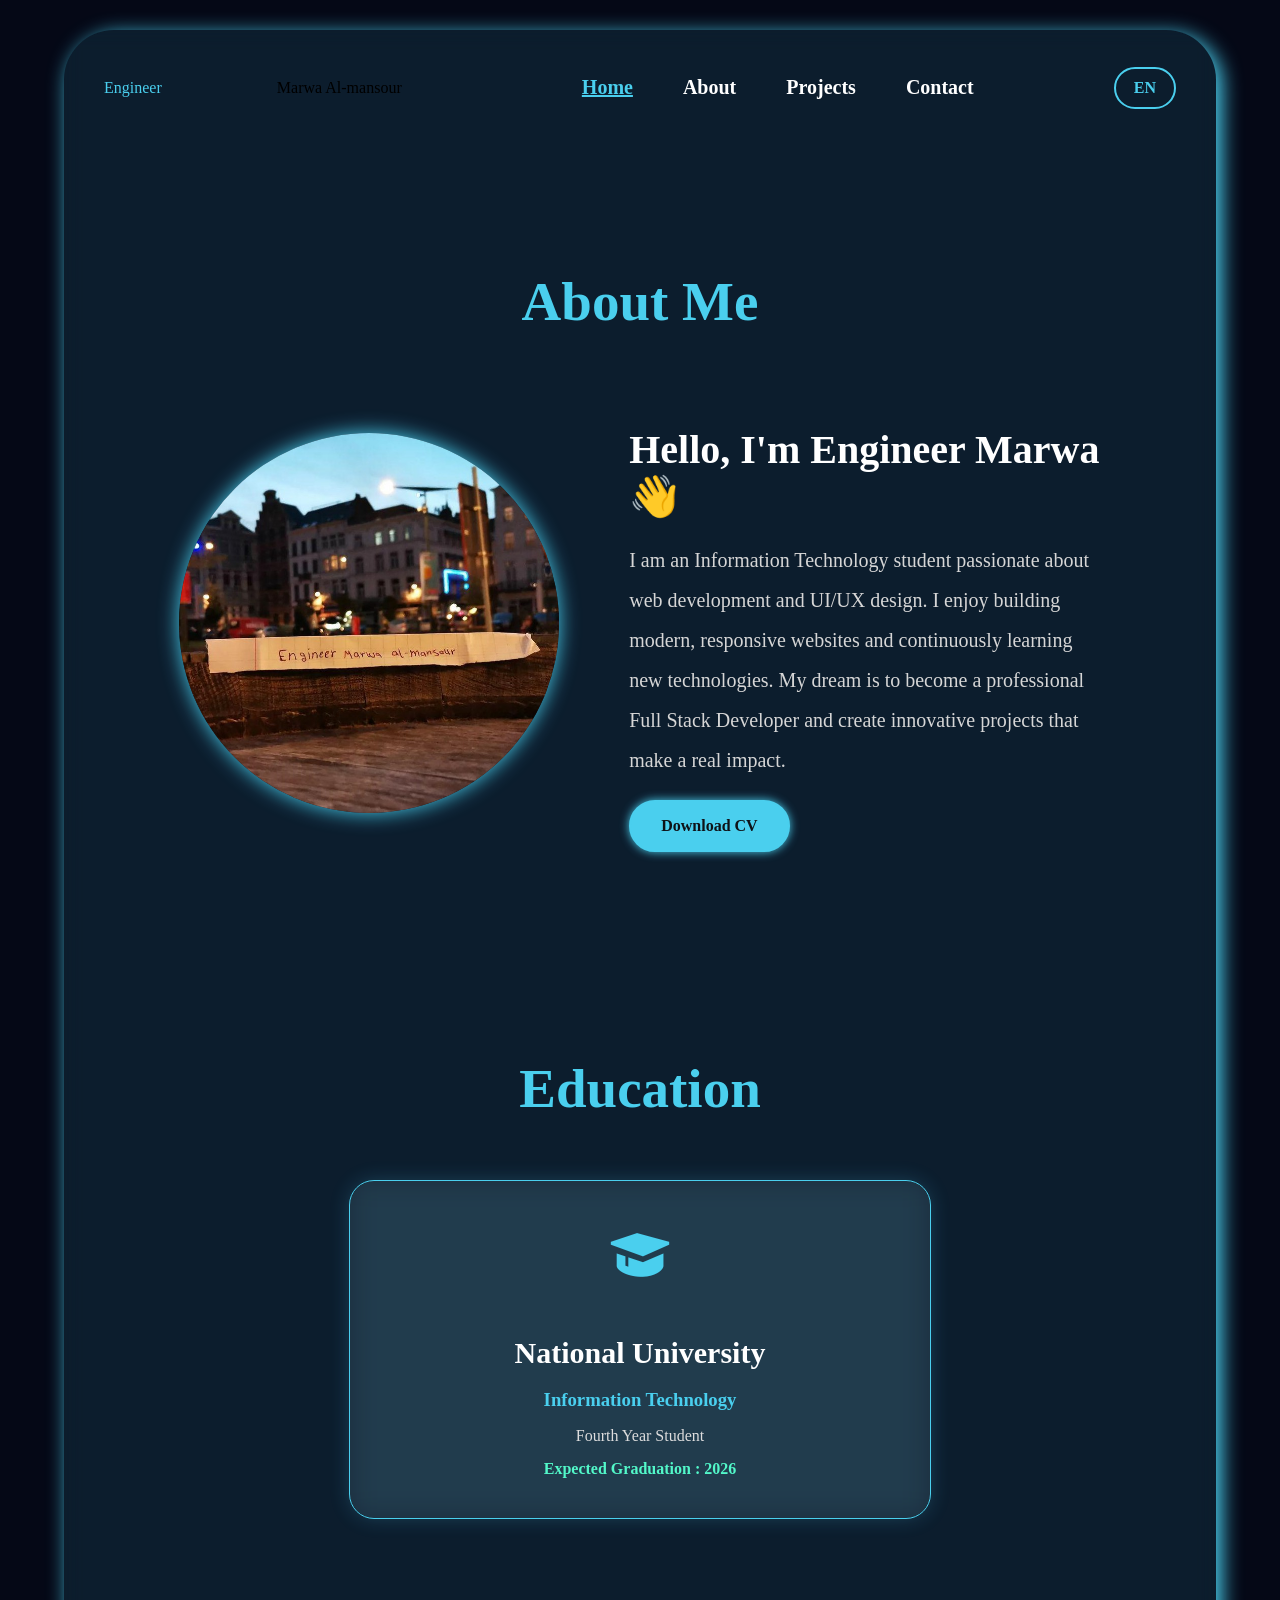
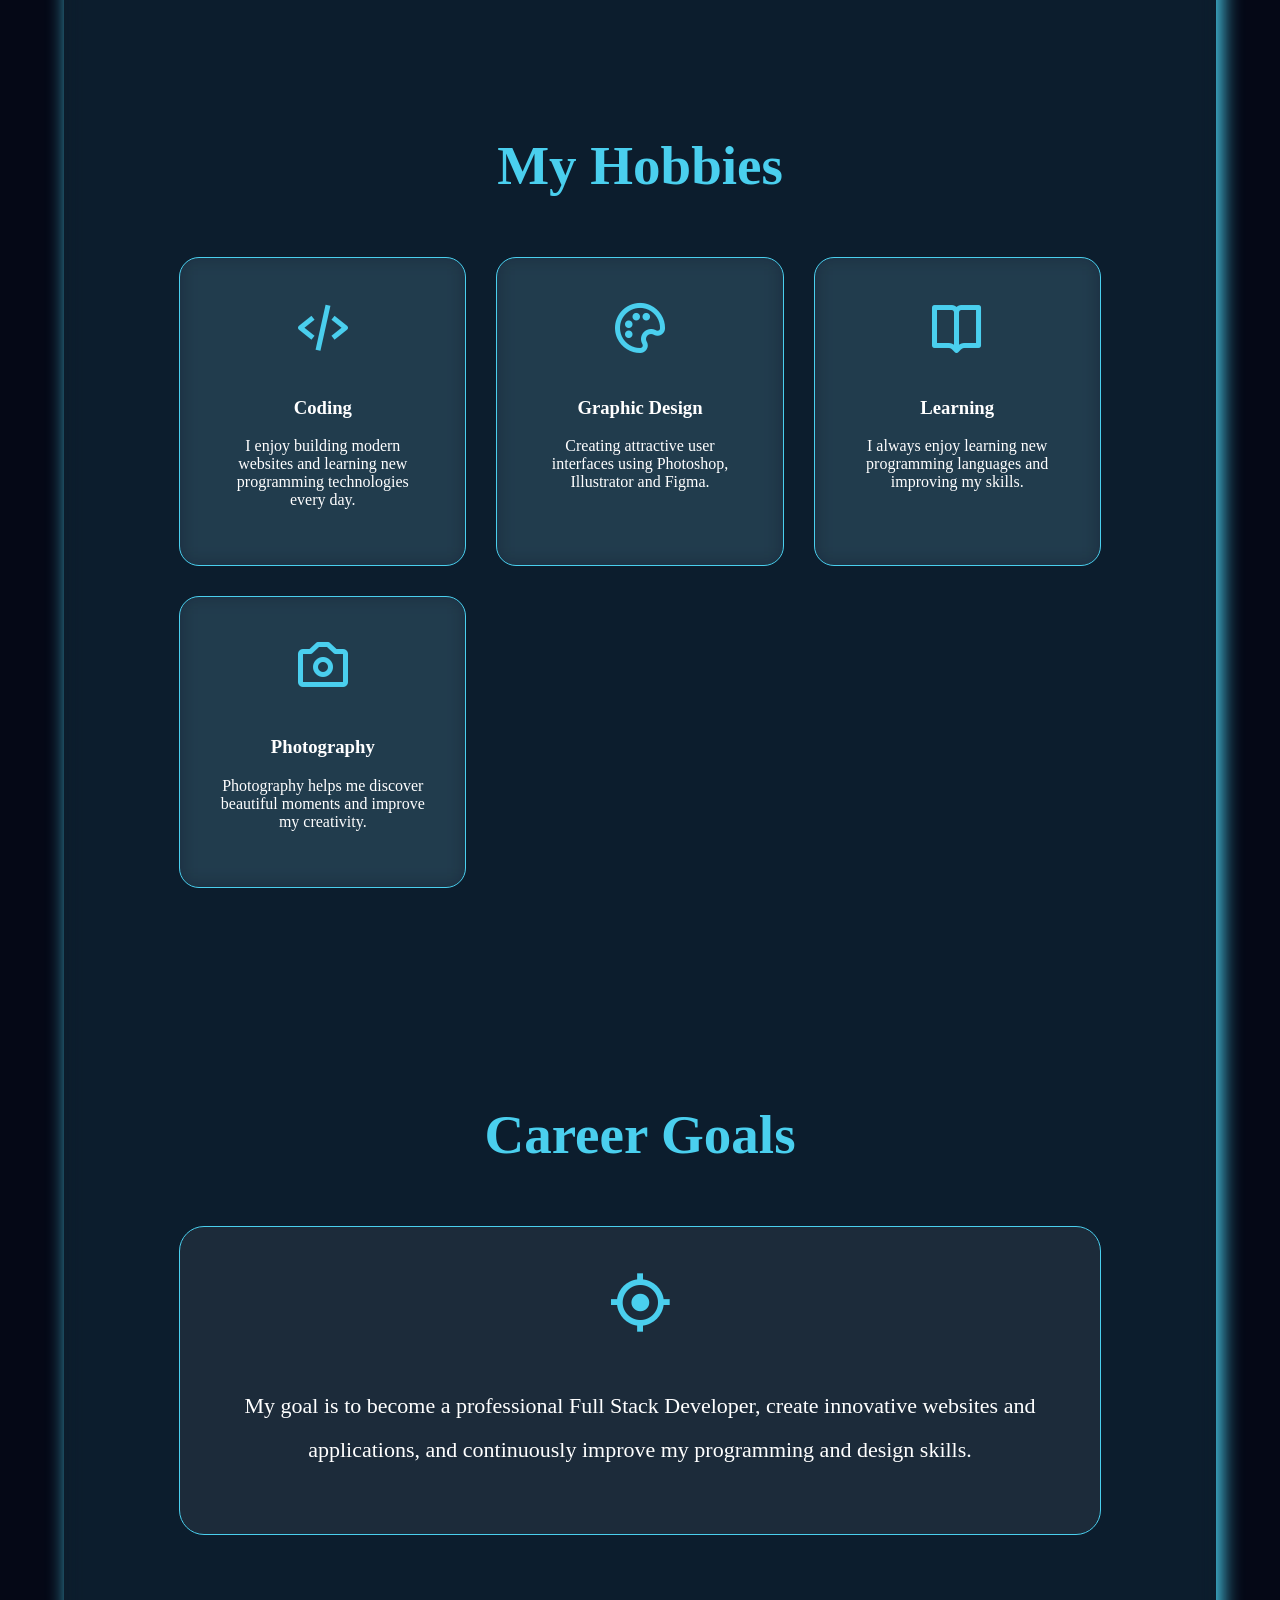
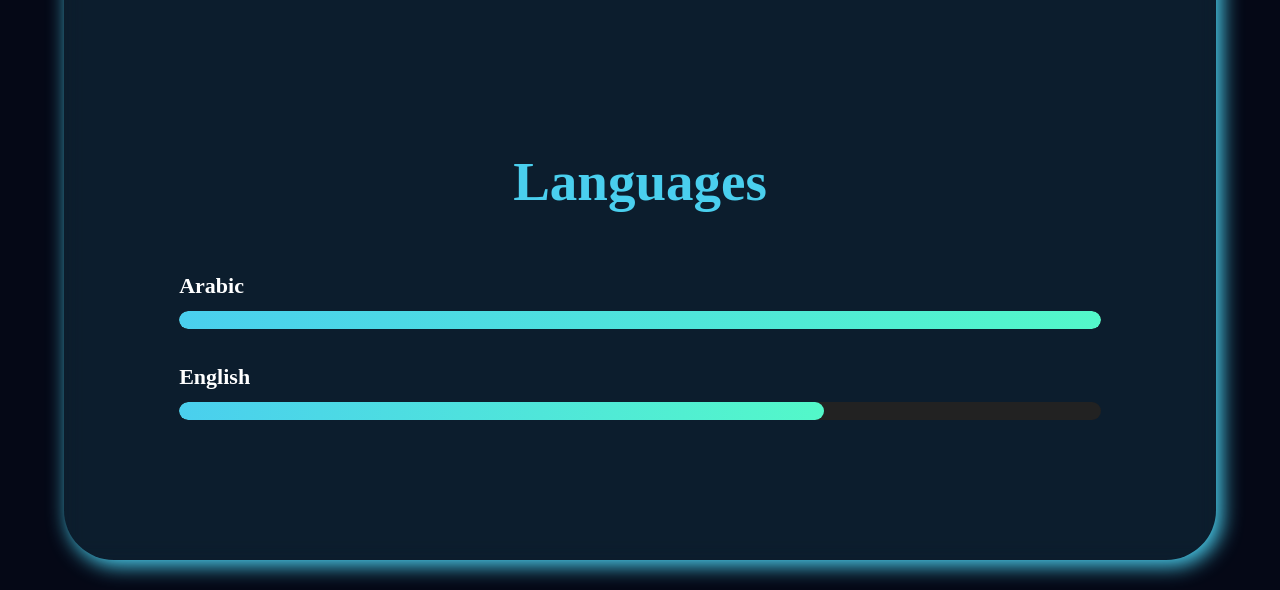
==== about.html @ ee621f9c "update" ====
<!DOCTYPE html>
<html lang="en">
<head>
    <meta charset="UTF-8">
    <meta name="viewport" content="width=device-width, initial-scale=1.0">
    <meta name="description" content="About Marwa Al-Mansour - IT Student & Web Developer">
    <title>Marwa | About</title>
    <link rel="stylesheet" href="https://unpkg.com/aos@next/dist/aos.css" />
    <link rel="stylesheet" href="style.css">
    <link href='https://unpkg.com/boxicons@2.1.4/css/boxicons.min.css' rel='stylesheet'>
<link rel="icon" type="image/png" href="images/icon.png">
<link rel="apple-touch-icon" href="images/icon.png">
<link rel="manifest" href="manifest.json">
</head>
<body>
    <video autoplay loop muted plays-inline class="back-vid">
        <source src="images/galaxy.mp4" type="video/mp4">
    </video>

    <section class="main-section">
       <nav>

    <!-- <h1 class="logo" data-aos="zoom-in" data-aos-duration="1000"> -->
        <span style="color:#4acfee;" data-lang="engineer">Engineer</span>
        <span style="color:#000000;" data-lang="name">Marwa Al-mansour</span> 
    <!-- </h1> -->

    <ul id="nav-links">
        <li><a class="active" href="index.html" data-lang="home">Home</a></li>
        <li><a href="about.html" data-lang="about">About</a></li>
        <li><a href="projects.html" data-lang="projects">Projects</a></li>
        <li><a href="contact.html" data-lang="contact">Contact</a></li>
    </ul>
<div class="menu-toggle" id="menu-toggle">
            <i class='bx bx-menu'></i>
        </div>
    <div class="right-tools">
        <div class="language-toggle" id="language-toggle">EN</div>

        
    </div>

</nav>

        <section class="about-page">
            <h1 class="title" data-lang="aboutTitle">
                About Me
            </h1>
            <div class="about-container">
                <div class="about-image">
                    <img src="images/marwa2.jpg" alt="Marwa Al-Mansour">
                </div>
                <div class="about-content">
                    <h2 data-lang="aboutHello">
                        Hello, I'm Engineer Marwa 👋
                    </h2>
                    <p data-lang="aboutDescription">
                        I am an Information Technology student passionate about web development and UI/UX design. I enjoy building modern, responsive websites and continuously learning new technologies. My dream is to become a professional Full Stack Developer and create innovative projects that make a real impact.
                    </p>
                    <a href="Marwa_CV.png" download class="btn" data-lang="downloadCV">
                        Download CV
                    </a>
                </div>
            </div>
        </section>

        <!--================ EDUCATION ================-->
        <section class="education">
            <h1 class="title" data-lang="education">
                Education
            </h1>
            <div class="edu-container">
                <div class="edu-card">
                    <i class='bx bxs-graduation'></i>
                    <h2 data-lang="university">
                        National University
                    </h2>
                    <h3 data-lang="major">
                        Information Technology
                    </h3>
                    <p data-lang="level">
                        Fourth Year Student
                    </p>
                    <span data-lang="graduation">
                        Expected Graduation : 2026
                    </span>
                </div>
            </div>
        </section>

        <!--================ HOBBIES ================-->
        <section class="hobbies">
            <h1 class="title" data-lang="hobbies">
                My Hobbies
            </h1>
            <div class="cards">
                <div class="card">
                    <i class='bx bx-code-alt'></i>
                    <h3 data-lang="coding">
                        Coding
                    </h3>
                    <p data-lang="codingDesc">
                        I enjoy building modern websites and learning new programming technologies every day.
                    </p>
                </div>
                <div class="card">
                    <i class='bx bx-palette'></i>
                    <h3 data-lang="graphicDesign">
                        Graphic Design
                    </h3>
                    <p data-lang="designDesc">
                        Creating attractive user interfaces using Photoshop, Illustrator and Figma.
                    </p>
                </div>
                <div class="card">
                    <i class='bx bx-book-open'></i>
                    <h3 data-lang="learning">
                        Learning
                    </h3>
                    <p data-lang="learningDesc">
                        I always enjoy learning new programming languages and improving my skills.
                    </p>
                </div>
                <div class="card">
                    <i class='bx bx-camera'></i>
                    <h3 data-lang="photo">
                        Photography
                    </h3>
                    <p data-lang="photoDesc">
                        Photography helps me discover beautiful moments and improve my creativity.
                    </p>
                </div>
            </div>
        </section>

        <!--================ GOALS ================-->
        <section class="goals">
            <h1 class="title" data-lang="goals">
                Career Goals
            </h1>
            <div class="goal-card">
                <i class='bx bx-target-lock'></i>
                <p data-lang="goalDesc">
                    My goal is to become a professional Full Stack Developer, create innovative websites and applications, and continuously improve my programming and design skills.
                </p>
            </div>
        </section>

        <!--================ LANGUAGES ================-->
        <section class="languages">
            <h1 class="title" data-lang="languages">
                Languages
            </h1>
            <div class="language-box">
                <div class="lang">
                    <span data-lang="arabic">
                        Arabic
                    </span>
                    <div class="bar">
                        <div style="width:100%;"></div>
                    </div>
                </div>
                <div class="lang">
                    <span data-lang="english">
                        English
                    </span>
                    <div class="bar">
                        <div style="width:70%;"></div>
                    </div>
                </div>
            </div>
        </section>
    </section>

    <script src="https://unpkg.com/aos@next/dist/aos.js"></script>
    <script>
        AOS.init();
    </script>
    <script src="language.js"></script>
    <script src="menu.js"></script>
</body>
</html>
---- style.css ----
/* ===========================
RESET & BASE
=========================== */
• {
margin: 0;
padding: 0;
box-sizing: border-box;
font-family: Arial, Helvetica, sans-serif;
-webkit-tap-highlight-color: transparent;
}

html {
scroll-behavior: smooth;
}

body {
position: relative;
width: 100%;
min-height: 100vh;
margin: 0;
padding: 30px 0;
display: flex;
justify-content: center;
align-items: flex-start;
overflow-y: auto;
overflow-x: hidden;
background: #050816;
}

/* ===========================
VIDEO BACKGROUND
=========================== */
.back-vid {
position: fixed;
top: 0;
left: 0;
width: 100%;
height: 100%;
object-fit: cover;
z-index: -1;
}

/* ===========================
MAIN SECTION
=========================== */
.main-section {
width: 90%;
max-width: 1400px;
min-height: 90vh;
background-color: #4ad0ee1b; backdrop-filter: blur(10px);
border-radius: 50px;
box-shadow: 5px 5px 20px 1px #4acfee;
padding-bottom: 60px;
}

/* ===========================
NAVIGATION
=========================== */
nav {
display: flex;
justify-content: space-between;
align-items: center;
padding: 30px 40px;
flex-wrap: wrap;
gap: 20px;
}

nav h1 {
color: white;
font-size: 30px;
font-weight: 900;
}

nav ul {
list-style: none;
display: flex;
}

nav a {
color: white;
text-decoration: none;
font-size: 20px;
font-weight: bold;
transition: 0.2s;
padding: 0px 25px;
}

nav a:hover,
.active {
color: #4acfee;
text-decoration: underline;
}

/* ===========================
HERO SECTION
=========================== */
.hero {
display: flex;
justify-content: space-between; align-items: center;
padding: 0 10%;
gap: 60px;
color: white;
}
.hero-info{
    flex: 1;
    min-width: 0;
}

.hero h1 {
font-size: clamp(2.2rem, 5vw, 4rem);
}

.hero h2 {
margin-top: 20px;
font-size: clamp(1.4rem, 3vw, 2rem);
text-transform: uppercase;
background: linear-gradient(to right, #4acfee, #53f8c9, #6070fd, #5bbdff, #4acfee);
background-size: 200%;
background-clip: text;
-webkit-background-clip: text;
-webkit-text-fill-color: transparent;
animation: animate-gradient 2.5s linear infinite;
}

.hero p {
width: 100%;
max-width: 550px;
line-height: 1.8;
}

.hero-img {
width: 100%;
max-width: 400px;
aspect-ratio: 1/1;
background-color: transparent;
position: relative;
border-radius: 50%;
display: flex;
justify-content: center;
overflow: hidden;
box-shadow: 0 0 10px #4eddfd;
transition: 0.5s;
}

.hero-img:hover {
box-shadow: 0 0 25px #4acfee;
}

.hero-img img {
position: absolute;
width: 100%;
height: 100%; object-fit: cover;
border-radius: 50%;
}

/* ===========================
BUTTONS & ICONS
=========================== */
.Buttons {
display: flex;
flex-wrap: wrap;
gap: 10px;
}

.btn {
display: inline-block;
padding: 15px 30px;
background-color: #4acfee;
border: 2px solid #4acfee;
border-radius: 40px;
box-shadow: 0 0 10px #4acfee;
font-size: 16px;
font-weight: 900;
color: #0e1217;
cursor: pointer;
margin-right: 15px;
transition: 0.3s;
white-space: nowrap;
text-decoration: none;
touch-action: manipulation;
}

.btn:hover {
background-color: transparent;
box-shadow: none;
color: #4acfee;
}

.ul-icons {
display: flex;
align-items: center;
flex-wrap: wrap;
transform: none;
}

.ul-icons li{
    list-style: none;
    margin-left: 10px;

    opacity: 0;
    transform: translateY(20px);
    animation: socialFade .6s ease forwards;
}

.ul-icons li:nth-child(1){
    animation-delay: .2s;
}

.ul-icons li:nth-child(2){
    animation-delay: .35s;
}

.ul-icons li:nth-child(3){
    animation-delay: .5s;
}

.ul-icons li:nth-child(4){
    animation-delay: .65s;
}

.ul-icons li:nth-child(5){
    animation-delay: .8s;
}

@keyframes socialFade{
    from{
        opacity: 0;
        transform: translateY(20px);
    }

    to{
        opacity: 1;
        transform: translateY(0);
    }
}

.ul-icons a { display: inline-flex;
padding: 8px;
border: 2px solid #4acfee;
border-radius: 50%;
font-size: 20px;
color: #4acfee;
text-decoration: none;
margin: 0 7px;
transition: 0.3s;
touch-action: manipulation;
}

.ul-icons a:hover {
background: #4acfee;
color: #0e1217;
box-shadow: 0 0 10px #4acfee;
}

/* ===========================
ANIMATIONS
=========================== */
@keyframes animate-gradient {
to {
background-position: 200%;
}
}

/* ===========================
TITLE
=========================== */
.title {
text-align: center;
color: #4acfee;
font-size: clamp(2rem, 5vw, 55px);
margin-bottom: 60px;
}

/* ===========================
ABOUT PAGE
=========================== */
.about-page {
padding: 70px 10%;
color: white;
}

.about-container {
display: flex;
justify-content: space-between;
align-items: center;
gap: 70px; flex-wrap: wrap;
}

.about-image {
width: 380px;
max-width: 100%;
height: 380px;
border-radius: 50%;
overflow: hidden;
box-shadow: 0 0 20px #4acfee;
}

.about-image img {
width: 100%;
height: 100%;
object-fit: cover;
}

.about-content {
flex: 1;
min-width: 300px;
}

.about-content h2 {
font-size: clamp(1.5rem, 4vw, 40px);
margin-bottom: 20px;
}

.about-content p {
color: #d6d6d6;
line-height: 2;
font-size: clamp(1rem, 2.5vw, 20px);
margin-bottom: 20px;
}

/* ===========================
EDUCATION
=========================== */
.education {
padding: 80px 10%;
color: white;
}

.edu-container {
display: flex;
justify-content: center;
margin-top: 50px;
}

.edu-card { width: 500px;
max-width: 100%;
padding: 40px;
background: #ffffff10;
backdrop-filter: blur(15px);
border: 1px solid #4acfee;
border-radius: 25px;
text-align: center;
transition: 0.5s;
box-shadow: 0 0 20px #4acfee33;
}

.edu-card:hover {
transform: translateY(-10px);
box-shadow: 0 0 25px #4acfee;
}

.edu-card i {
font-size: 70px;
color: #4acfee;
margin-bottom: 20px;
}

.edu-card h2 {
font-size: clamp(1.3rem, 3vw, 30px);
margin-bottom: 10px;
color: white;
}

.edu-card h3 {
color: #4acfee;
margin-bottom: 15px;
}

.edu-card p {
color: #ddd;
margin-bottom: 15px;
}

.edu-card span {
color: #53f8c9;
font-weight: bold;
}

/* ===========================
HOBBIES
=========================== */
.hobbies {
padding: 80px 10%;
color: white;}

.cards {
display: grid;
grid-template-columns: repeat(auto-fit, minmax(220px, 1fr));
gap: 30px;
}

.card {
background: #ffffff10;
backdrop-filter: blur(10px);
border: 1px solid #4acfee;
border-radius: 20px;
padding: 40px;
text-align: center;
transition: 0.4s;
}

.card:hover {
transform: translateY(-10px);
box-shadow: 0 0 20px #4acfee;
}

.card i {
font-size: 60px;
color: #4acfee;
margin-bottom: 20px;
}

.card h3 {
color: white;
}

/* ===========================
GOALS
=========================== */
.goals {
padding: 80px 10%;
}

.goal-card {
background: #ffffff10;
border: 1px solid #4acfee;
border-radius: 25px;
padding: 40px;
text-align: center;
transition: 0.4s;
}

.goal-card:hover { transform: scale(1.02);
box-shadow: 0 0 25px #4acfee;
}

.goal-card i {
font-size: 70px;
color: #4acfee;
margin-bottom: 25px;
}

.goal-card p {
font-size: clamp(1rem, 2.5vw, 22px);
color: white;
line-height: 2;
}

/* ===========================
LANGUAGES
=========================== */
.languages {
padding: 80px 10%;
}

.language-box {
display: flex;
flex-direction: column;
gap: 35px;
}

.lang span {
font-size: 22px;
color: white;
font-weight: bold;
}

.bar {
width: 100%;
height: 18px;
background: #222;
border-radius: 20px;
margin-top: 12px;
overflow: hidden;
}

.bar div {
height: 100%;
background: linear-gradient(to right, #4acfee, #53f8c9);
border-radius: 20px;
}
/* ===========================
CONTACT PAGE
=========================== */
.contact-page {
padding: 70px 10%;
color: white;
}

.projects-subtitle {
text-align: center;
color: #ccc;
margin-bottom: 60px;
font-size: clamp(0.9rem, 2.5vw, 18px);
}

.contact-container {
display: grid;
grid-template-columns: 1fr 1fr;
gap: 50px;
align-items: start;
}

.contact-info {
display: grid;
gap: 25px;
}

.contact-card {
background: #ffffff10;
border: 1px solid #4acfee;
border-radius: 20px;
padding: 25px;
transition: 0.4s;
backdrop-filter: blur(10px);
}

.contact-card:hover {
transform: translateY(-8px);
box-shadow: 0 0 20px #4acfee;
}

.contact-card i {
font-size: 45px;
color: #4acfee;
margin-bottom: 15px;
}

.contact-card h3 {
color: white;
margin-bottom: 10px;}

.contact-card p {
color: #ddd;
word-break: break-word;
}

/* ===========================
FORM
=========================== */
.contact-form {
display: flex;
flex-direction: column;
gap: 20px;
}

.contact-form input,
.contact-form textarea {
padding: 18px;
border-radius: 15px;
border: 1px solid #4acfee;
background: #ffffff10;
color: white;
outline: none;
font-size: 16px;
width: 100%;
}

.contact-form input:focus,
.contact-form textarea:focus {
box-shadow: 0 0 15px #4acfee;
}

/* ===========================
SOCIAL SECTION
=========================== */
.social-section {
padding: 80px 10%;
text-align: center;
}

.social-icons {
display: flex;
justify-content: center;
gap: 25px;
flex-wrap: wrap;
list-style: none;
}

.social-icons a { width: 65px;
height: 65px;
border: 2px solid #4acfee;
border-radius: 50%;
display: flex;
align-items: center;
justify-content: center;
color: #4acfee;
font-size: 32px;
text-decoration: none;
transition: 0.4s;
touch-action: manipulation;
}

.social-icons a:hover {
background: #4acfee;
color: #08131d;
transform: scale(1.15);
box-shadow: 0 0 20px #4acfee;
}

/* ===========================
PROJECTS PAGE
=========================== */
.projects-page {
padding: 70px 10%;
color: white;
}

.projects-container {
display: grid;
grid-template-columns: repeat(auto-fit, minmax(300px, 1fr));
gap: 35px;
}

.project-card {
background: #ffffff10;
border: 1px solid #4acfee;
border-radius: 20px;
overflow: hidden;
backdrop-filter: blur(15px);
transition: 0.4s ease;
cursor: pointer;
}

.project-card:hover {
transform: translateY(-15px) scale(1.03);
box-shadow:
0 0 15px #4acfee,
0 0 30px #4acfee, 0 0 60px #4acfee44;
}

.project-card img {
width: 100%;
height: 220px;
object-fit: cover;
transition: 0.4s;
}

.project-card:hover img {
transform: scale(1.08);
}

.project-info {
padding: 25px;
}

.project-info h2 {
margin-bottom: 15px;
color: #4acfee;
font-size: clamp(1.2rem, 3vw, 1.5rem);
}

.project-info p {
color: #ddd;
line-height: 1.7;
}

.tech {
display: flex;
flex-wrap: wrap;
gap: 10px;
margin: 20px 0;
}

.tech span {
background: #4acfee;
color: #08131d;
padding: 7px 15px;
border-radius: 30px;
font-size: 14px;
font-weight: bold;
}

.project-buttons {
display: flex;
gap: 15px;
flex-wrap: wrap;
}
/* ===========================
FILTER BUTTONS
=========================== */
.filter-buttons {
display: flex;
justify-content: center;
gap: 20px;
margin-bottom: 50px;
flex-wrap: wrap;
}

.filter-buttons button {
padding: 12px 28px;
border-radius: 30px;
border: 2px solid #4acfee;
background: transparent;
color: white;
cursor: pointer;
transition: 0.4s;
font-size: 17px;
touch-action: manipulation;
}

.filter-buttons button:hover {
background: #4acfee;
color: #08131d;
box-shadow: 0 0 20px #4acfee;
}

.active-filter {
background: #4acfee !important;
color: #08131d !important;
}

/* ===========================
PROJECT DETAILS
=========================== */
.project-details {
padding: 40px;
color: white;
}

/* ===========================
SLIDER
=========================== */
.slider {
display: flex;
align-items: center;
justify-content: center; gap: 20px;
margin: 50px auto 20px;
}

.slider button {
width: 60px;
height: 60px;
min-width: 60px;
border: none;
border-radius: 50%;
background: #4acfee;
color: #08131d;
font-size: 28px;
cursor: pointer;
transition: 0.3s;
touch-action: manipulation;
}

.slider button:hover {
transform: scale(1.15);
box-shadow: 0 0 20px #4acfee;
}

.slider img {
width: 100%;
max-width: 850px;
aspect-ratio: 16/9;
height: auto;
object-fit: contain;
object-position: center;
border-radius: 20px;
border: 2px solid #4acfee;
box-shadow: 0 0 25px #4acfee;
cursor: pointer;
}

/* ===========================
DOTS
=========================== */
.dots {
display: flex;
justify-content: center;
gap: 12px;
margin: 25px 0;
flex-wrap: wrap;
}

.dot {
width: 14px;
height: 14px; border-radius: 50%;
background: #777;
cursor: pointer;
transition: 0.3s;
touch-action: manipulation;
}

.dot.active {
background: #4acfee;
transform: scale(1.3);
}

/* ===========================
PROJECT DESCRIPTION
=========================== */
.project-description {
max-width: 900px;
margin: auto;
}

.project-description h2 {
color: #4acfee;
margin-top: 30px;
margin-bottom: 15px;
}

.project-description p {
line-height: 1.8;
color: #ddd;
}

.project-description ul {
padding-left: 20px;
color: white;
line-height: 2;
}

.project-description li {
margin-bottom: 10px;
}

.project-description .btn {
margin-top: 20px;
margin-right: 15px;
margin-bottom: 10px;
display: inline-block;
}

/* ===========================
LIGHTBOX =========================== */
.lightbox {
display: none;
position: fixed;
left: 0;
top: 0;
width: 100%;
height: 100%;
background: rgba(0, 0, 0, 0.95);
justify-content: center;
align-items: center;
z-index: 99999;
padding: 20px;
}

.lightbox img {
width: 90%;
max-width: 1200px;
max-height: 85vh;
object-fit: contain;
border-radius: 20px;
box-shadow: 0 0 35px #4acfee;
}

#close-lightbox {
position: absolute;
top: 20px;
right: 30px;
font-size: 50px;
color: white;
cursor: pointer;
transition: 0.3s;
z-index: 100000;
width: 60px;
height: 60px;
display: flex;
align-items: center;
justify-content: center;
touch-action: manipulation;
}

#close-lightbox:hover {
color: #4acfee;
}

/* ===========================
THEME TOGGLE
=========================== */
.theme-toggle {
width: 50px; height: 50px;
border: 2px solid #4acfee;
border-radius: 50%;
display: flex;
justify-content: center;
align-items: center;
color: #4acfee;
font-size: 24px;
cursor: pointer;
transition: 0.3s;
touch-action: manipulation;
}

.theme-toggle:hover {
background: #4acfee;
color: #08131d;
box-shadow: 0 0 20px #4acfee;
}

/* ===========================
LANGUAGE TOGGLE
=========================== */
.nav-tools {
display: flex;
align-items: center;
gap: 15px;
}

.language-toggle {
border: 2px solid #4acfee;
color: #4acfee;
padding: 10px 18px;
border-radius: 30px;
cursor: pointer;
font-weight: bold;
transition: 0.3s;
touch-action: manipulation;
}

.language-toggle:hover {
background: #4acfee;
color: #08131d;
box-shadow: 0 0 15px #4acfee;
}

/* ===========================
MOBILE MENU
=========================== */
.menu-toggle {
display: none;
font-size: 34px;
color: #4acfee;
cursor: pointer;
touch-action: manipulation;
}

/* ===========================
RESPONSIVE - 1220px+ (Desktop/Laptop)
=========================== */
@media (min-width: 1220px) { body {
width: 100%;
min-height: 100vh;
overflow-y: auto;
overflow-x: hidden;
}

/* فقط الصفحة الرئيسية بدون تمرير */
body.no-scroll-page {
height: 100vh;
overflow: hidden;
}
}

/* ===========================
RESPONSIVE - 992px (Tablet)
=========================== */
@media (max-width: 992px) {
nav {
flex-wrap: wrap;
gap: 20px;
padding: 25px 30px;
}

.hero {
flex-direction: column-reverse;
text-align: center;
padding: 40px 5%;
gap: 40px;
}

.hero p {
margin: auto;
}

.hero-img {
width: 300px;
height: 300px;
max-width: 300px;
border-radius: 50%;
overflow: hidden;
margin: 20px auto;
}

.about-container {
flex-direction: column;
text-align: center;
}

.about-image { width: 280px;
height: 280px;
margin: 0 auto;
}

.contact-container {
grid-template-columns: 1fr;
}

.project-details {
padding: 25px;
}

.projects-container {
grid-template-columns: repeat(auto-fit, minmax(280px, 1fr));
}
}

/* ===========================
RESPONSIVE - 768px (Mobile)
=========================== */
@media (max-width: 768px) {
body {
padding: 15px 0;
}

.main-section {
width: 95%;
border-radius: 25px;
padding-bottom: 40px;
}

nav{
    display: flex;
    justify-content: space-between;
    align-items: center;
    padding: 20px;
    position: relative;
}

.nav-tools{
    display: flex;
    align-items: center;
    gap: 15px;
}

[dir="rtl"] .nav-tools{
    flex-direction: row;
}
nav h1 {
font-size: 22px;
}

.menu-toggle {
display: block;
}

nav ul {
display: none;
flex-direction: column;
position: absolute;
top: 80px; left: 0;
width: 100%;
background: rgba(10, 15, 30, 0.97);
backdrop-filter: blur(20px);
padding: 20px 0;
border-radius: 20px;
z-index: 1000;
box-shadow: 0 10px 30px rgba(0, 0, 0, 0.5);
}

nav ul.show {
display: flex;
}

nav ul li {
text-align: center;
padding: 15px 0;
}

nav a {
font-size: 18px;
padding: 10px 20px;
}

.hero {
padding: 30px 5%;
gap: 30px;
}
.hero-info{
   width: 100%;
}
.hero-img {
width: 250px;
height: 250px;
max-width: 250px;
}

.hero h1 {
font-size: 2rem;
}

.hero h2 {
font-size: 1.3rem;
}

.hero p {
font-size: 1rem;
}

.ul-icons {
justify-content: center;
transform: none; }

.btn {
padding: 12px 22px;
font-size: 15px;
}

.cards {
grid-template-columns: 1fr;
}

.projects-container {
grid-template-columns: 1fr;
}

.slider {
flex-direction: column;
gap: 15px;
}

.slider img {
width: 100%;
height: auto;
border-radius: 15px;
}

.slider button {
width: 50px;
height: 50px;
min-width: 50px;
font-size: 24px;
}

.project-buttons {
flex-direction: column;
}

.project-buttons .btn {
width: auto;
text-align: center;
margin-right: 0;
}

.title {
font-size: 2rem;
margin-bottom: 40px;
}

.filter-buttons {
gap: 10px; }

.filter-buttons button {
padding: 10px 20px;
font-size: 15px;
}

.about-page,
.education,
.hobbies,
.goals,
.languages,
.contact-page,
.social-section,
.projects-page {
padding: 50px 5%;
}

.contact-card {
padding: 20px;
}

.contact-card i {
font-size: 35px;
}

.social-icons {
gap: 15px;
}

.social-icons a {
width: 55px;
height: 55px;
font-size: 26px;
}

.edu-card {
padding: 30px 20px;
}

.edu-card i {
font-size: 50px;
}

.card {
padding: 30px 20px;
}

.card i {
font-size: 45px; }

.goal-card {
padding: 30px 20px;
}

.goal-card i {
font-size: 50px;
}

.project-description .btn {
width: auto;
text-align: center;
margin-right: 0;
}

.lightbox img {
width: 95%;
border-radius: 10px;
}

#close-lightbox {
top: 15px;
right: 20px;
font-size: 40px;
}

/* إخفاء الفيديو على الجوال لتحسين الأداء */
.back-vid {
display: none;
}

body {
background: linear-gradient(135deg, #050816 0%, #0a1628 50%, #050816 100%);
}
}

/* ===========================
RESPONSIVE - 480px (Small Mobile)
=========================== */
@media (max-width: 480px) {
body {
padding: 10px 0;
}

.main-section {
width: 97%;
border-radius: 20px;
}
nav {
padding: 15px;
}

nav h1 {
font-size: 18px;
}

.nav-tools {
gap: 10px;
}

.theme-toggle {
width: 42px;
height: 42px;
font-size: 20px;
}

.language-toggle {
padding: 8px 14px;
font-size: 14px;
}

.hero {
padding: 20px 3%;
}

.hero h1 {
font-size: 1.7rem;
}

.hero h2 {
font-size: 1.1rem;
}

.hero-img {
width: 200px;
height: 200px;
max-width: 200px;
}

.ul-icons a {
padding: 6px;
font-size: 18px;
margin: 0 4px;
}

.title {
font-size: 1.6rem;
margin-bottom: 30px; }

.projects-subtitle {
font-size: 0.9rem;
margin-bottom: 30px;
}

.btn {
padding: 12px 20px;
font-size: 14px;
width: auto;
text-align: center;
margin-right: 0;
margin-bottom: 10px;
}

.about-image {
width: 200px;
height: 200px;
}

.about-content h2 {
font-size: 1.3rem;
}

.about-content p {
font-size: 0.95rem;
}

.edu-card h2 {
font-size: 1.2rem;
}

.contact-form{
    display: flex;
    flex-direction: column;
    align-items: center;
    width: 100%;
}
.contact-form input,
.contact-form textarea {
padding: 14px;
font-size: 16px;
margin-bottom: 20px;
}

.social-icons a {
width: 40px;
height: 40px;
font-size: 24px;
text-align: center;
}

.project-card img {
height: 180px;
}

.project-info { padding: 20px 15px;
}

.tech span {
padding: 5px 12px;
font-size: 12px;
}

.filter-buttons {
flex-direction: column;
align-items: center;
}

.filter-buttons button {
width: 100%;
max-width: 250px;
}

.slider button {
width: 45px;
height: 45px;
min-width: 45px;
font-size: 22px;
}

.dots {
gap: 8px;
}

.dot {
width: 12px;
height: 12px;
}

.project-description h2 {
font-size: 1.3rem;
}

.project-description ul {
padding-left: 15px;
font-size: 0.95rem;
}

.lang span {
font-size: 18px;
}

.bar {
height: 14px;
}}

/* ===========================
RESPONSIVE - 360px (Very Small)
=========================== */
@media (max-width: 360px) {
nav h1 {
font-size: 16px;
}

.hero h1 {
font-size: 1.5rem;
}

.hero-img {
width: 170px;
height: 170px;
max-width: 170px;
}

.title {
font-size: 1.4rem;
}

.social-icons {
gap: 10px;
}

.social-icons a {
width: 45px;
height: 45px;
font-size: 22px;
}
}

/* ===========================
RTL SUPPORT (Arabic)
=========================== */
[dir="rtl"] .project-description ul {
padding-left: 0;
padding-right: 20px;
}

[dir="rtl"] .btn {
margin-right: 0;
margin-left: 15px;
}

[dir="rtl"] .ul-icons li {
margin-left: 0; margin-right: 10px;
}

[dir="rtl"] nav ul {
padding-right: 0;
}

[dir="rtl"] .contact-form input,
[dir="rtl"] .contact-form textarea {
text-align: center;
}

/* ===========================
PERFORMANCE - Reduce Motion
=========================== */
@media (prefers-reduced-motion: reduce) {
* {
animation: none !important;
transition: none !important;
}
}

/* ===========================
SCROLLBAR STYLING
=========================== */
::-webkit-scrollbar {
width: 10px;
}

::-webkit-scrollbar-track {
background: #0a1628;
}

::-webkit-scrollbar-thumb {
background: #4acfee;
border-radius: 10px;
}

::-webkit-scrollbar-thumb:hover {
background: #53f8c9;
}
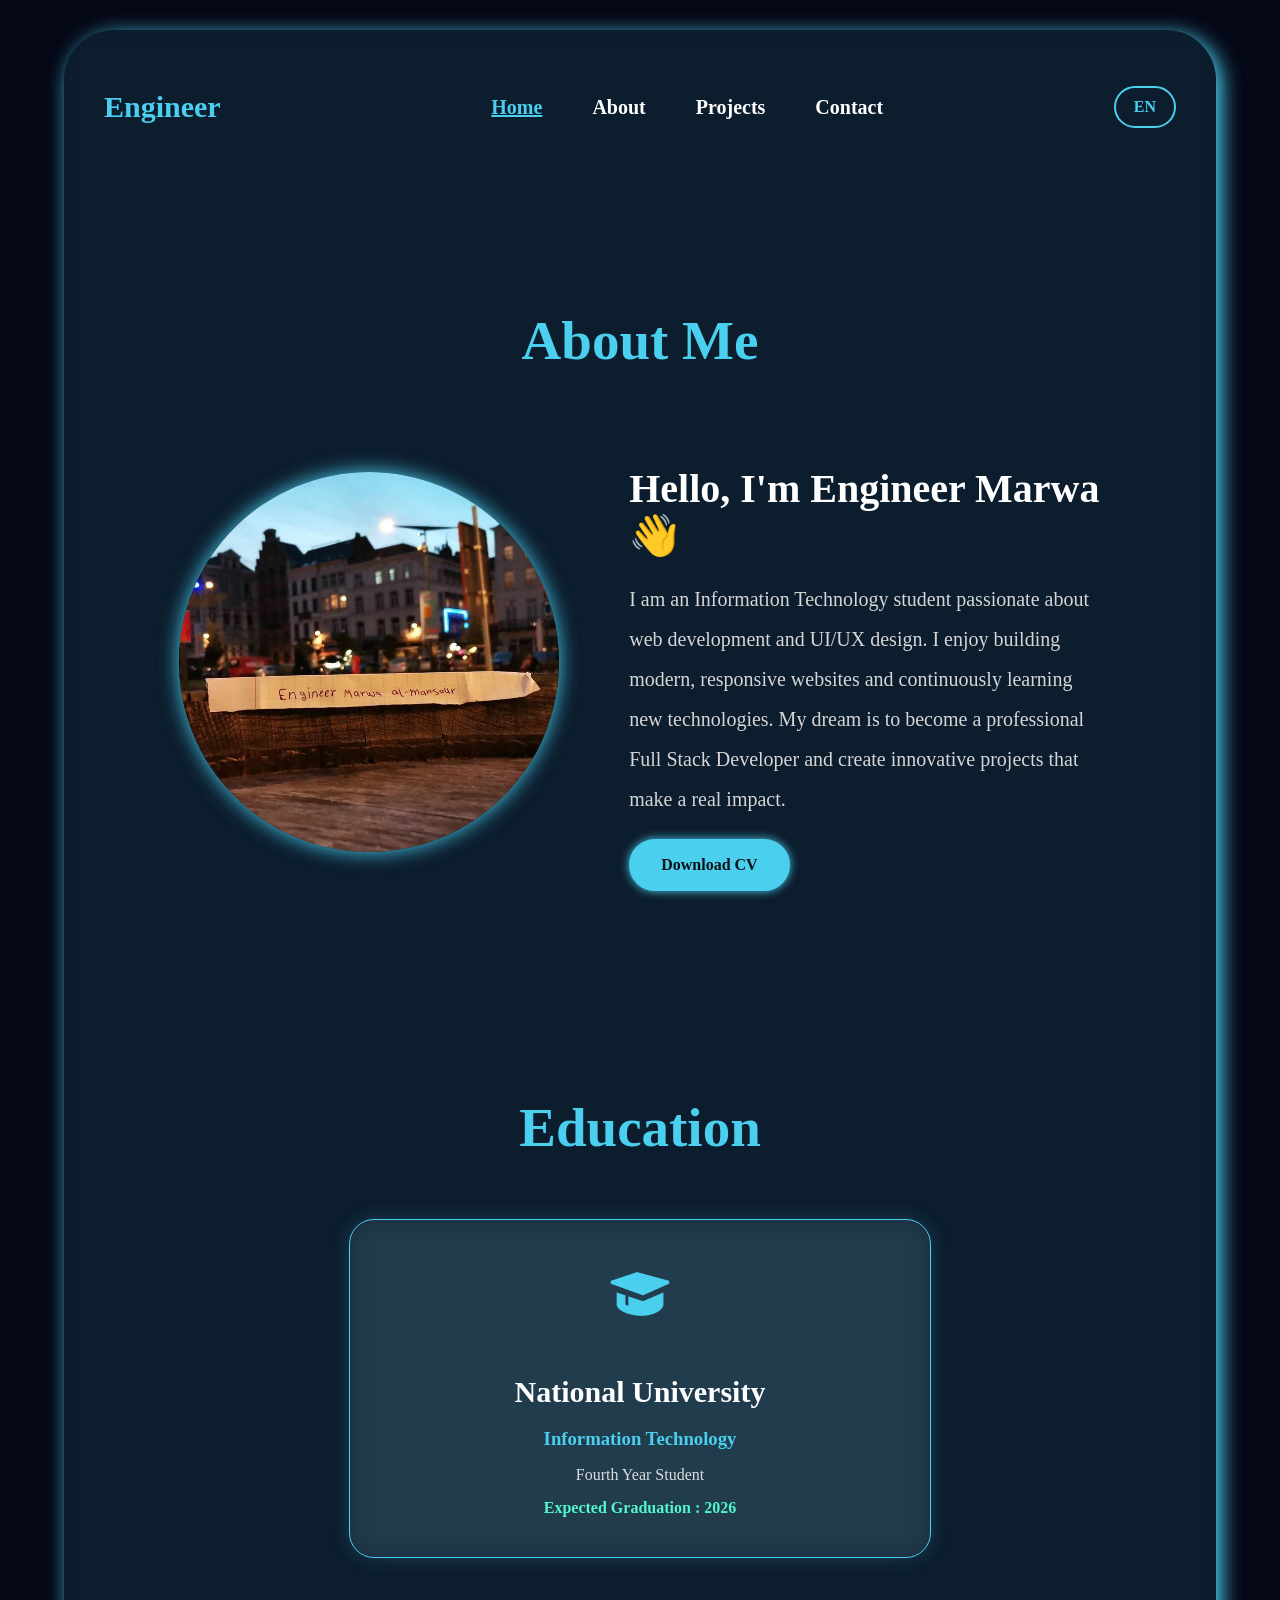
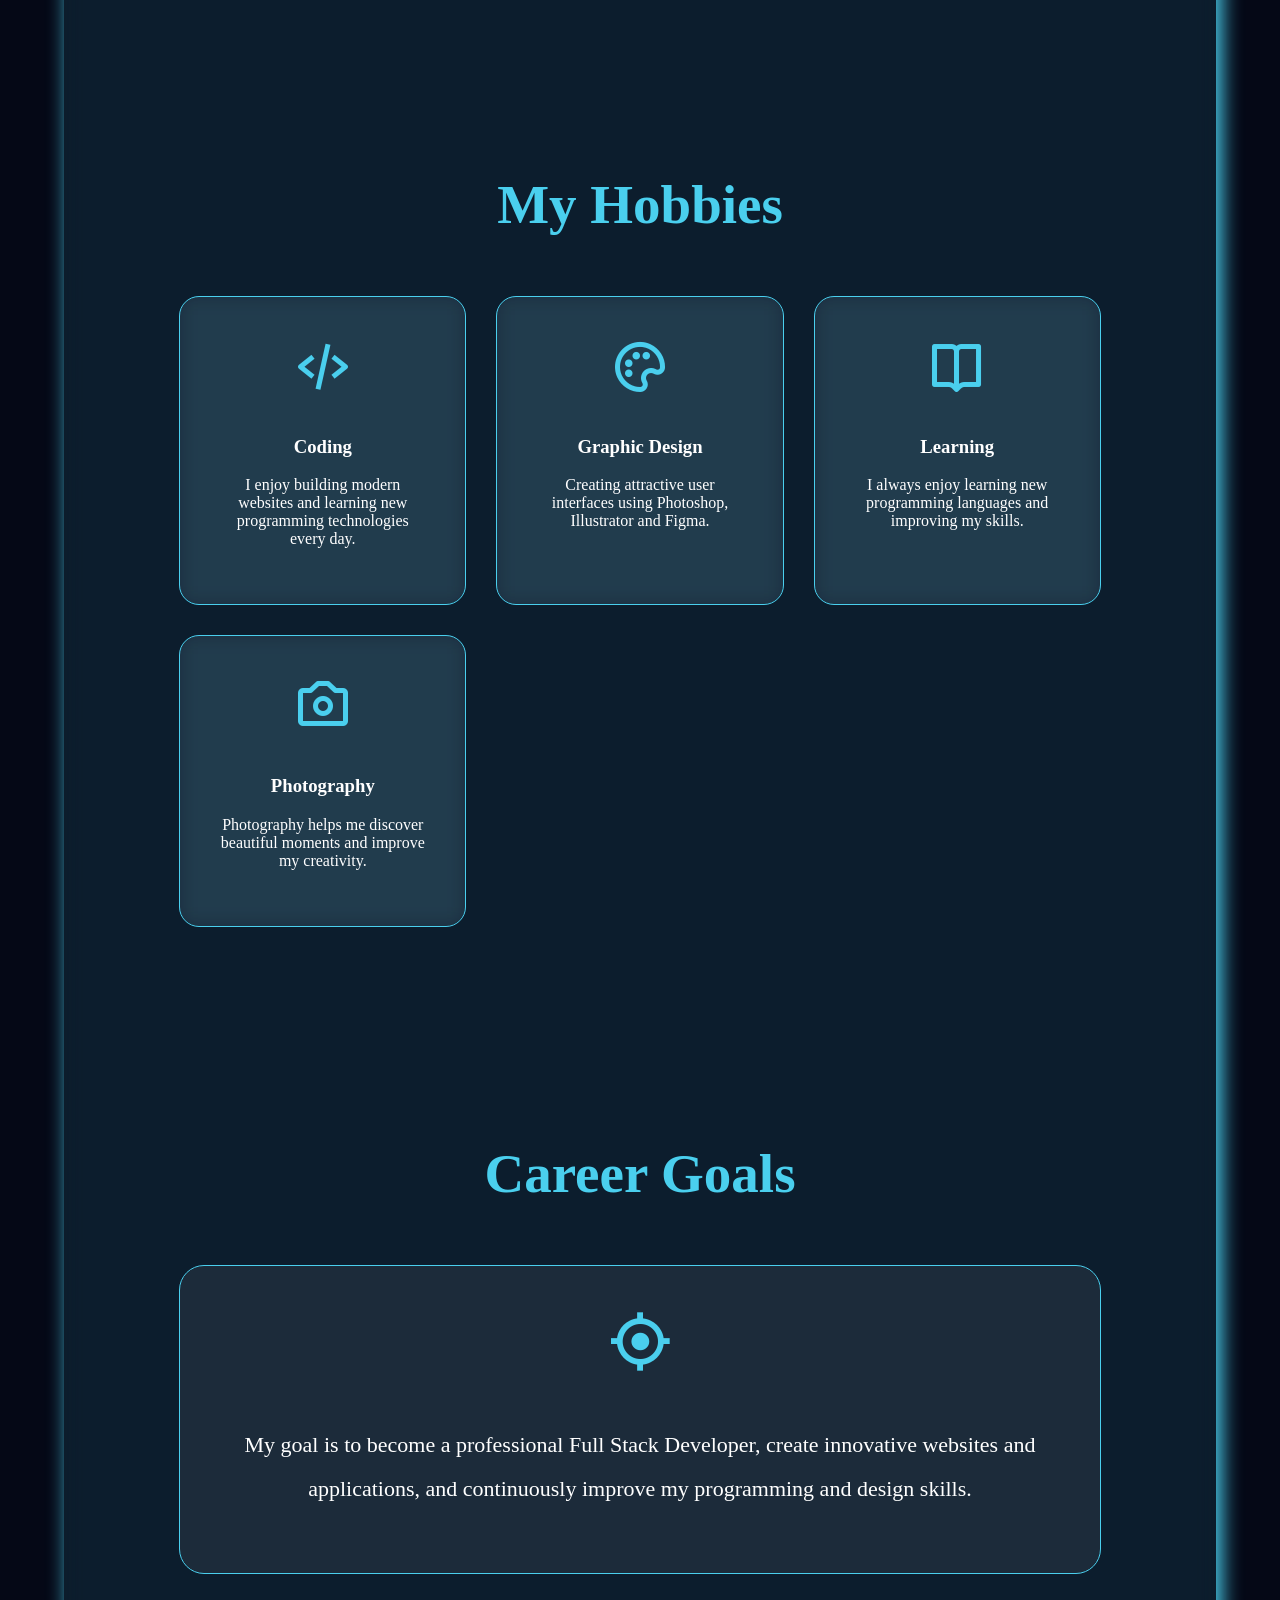
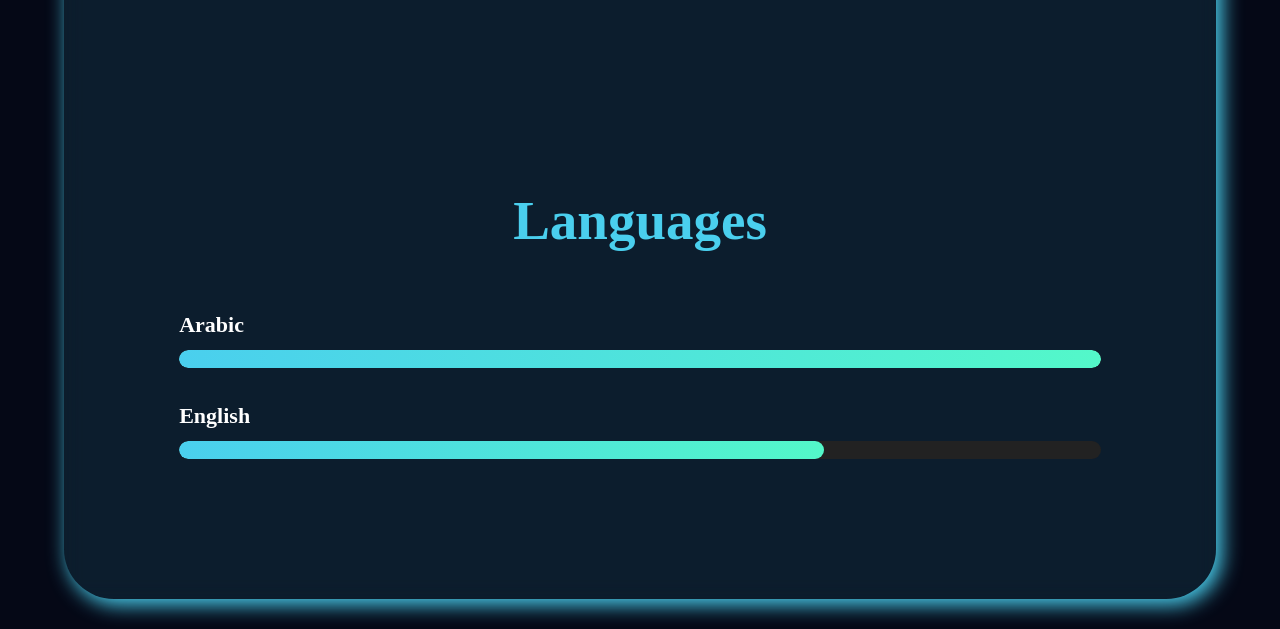
==== commit 5507a726: "update" ====
--- a/about.html
+++ b/about.html
@@ -20,10 +20,10 @@
     <section class="main-section">
        <nav>
 
-    <!-- <h1 class="logo" data-aos="zoom-in" data-aos-duration="1000"> -->
+    <h1 class="logo" data-aos="zoom-in" data-aos-duration="1000">
         <span style="color:#4acfee;" data-lang="engineer">Engineer</span>
-        <span style="color:#000000;" data-lang="name">Marwa Al-mansour</span> 
-    <!-- </h1> -->
+       <span data-lang="name"></span> 
+    </h1>
 
     <ul id="nav-links">
         <li><a class="active" href="index.html" data-lang="home">Home</a></li>
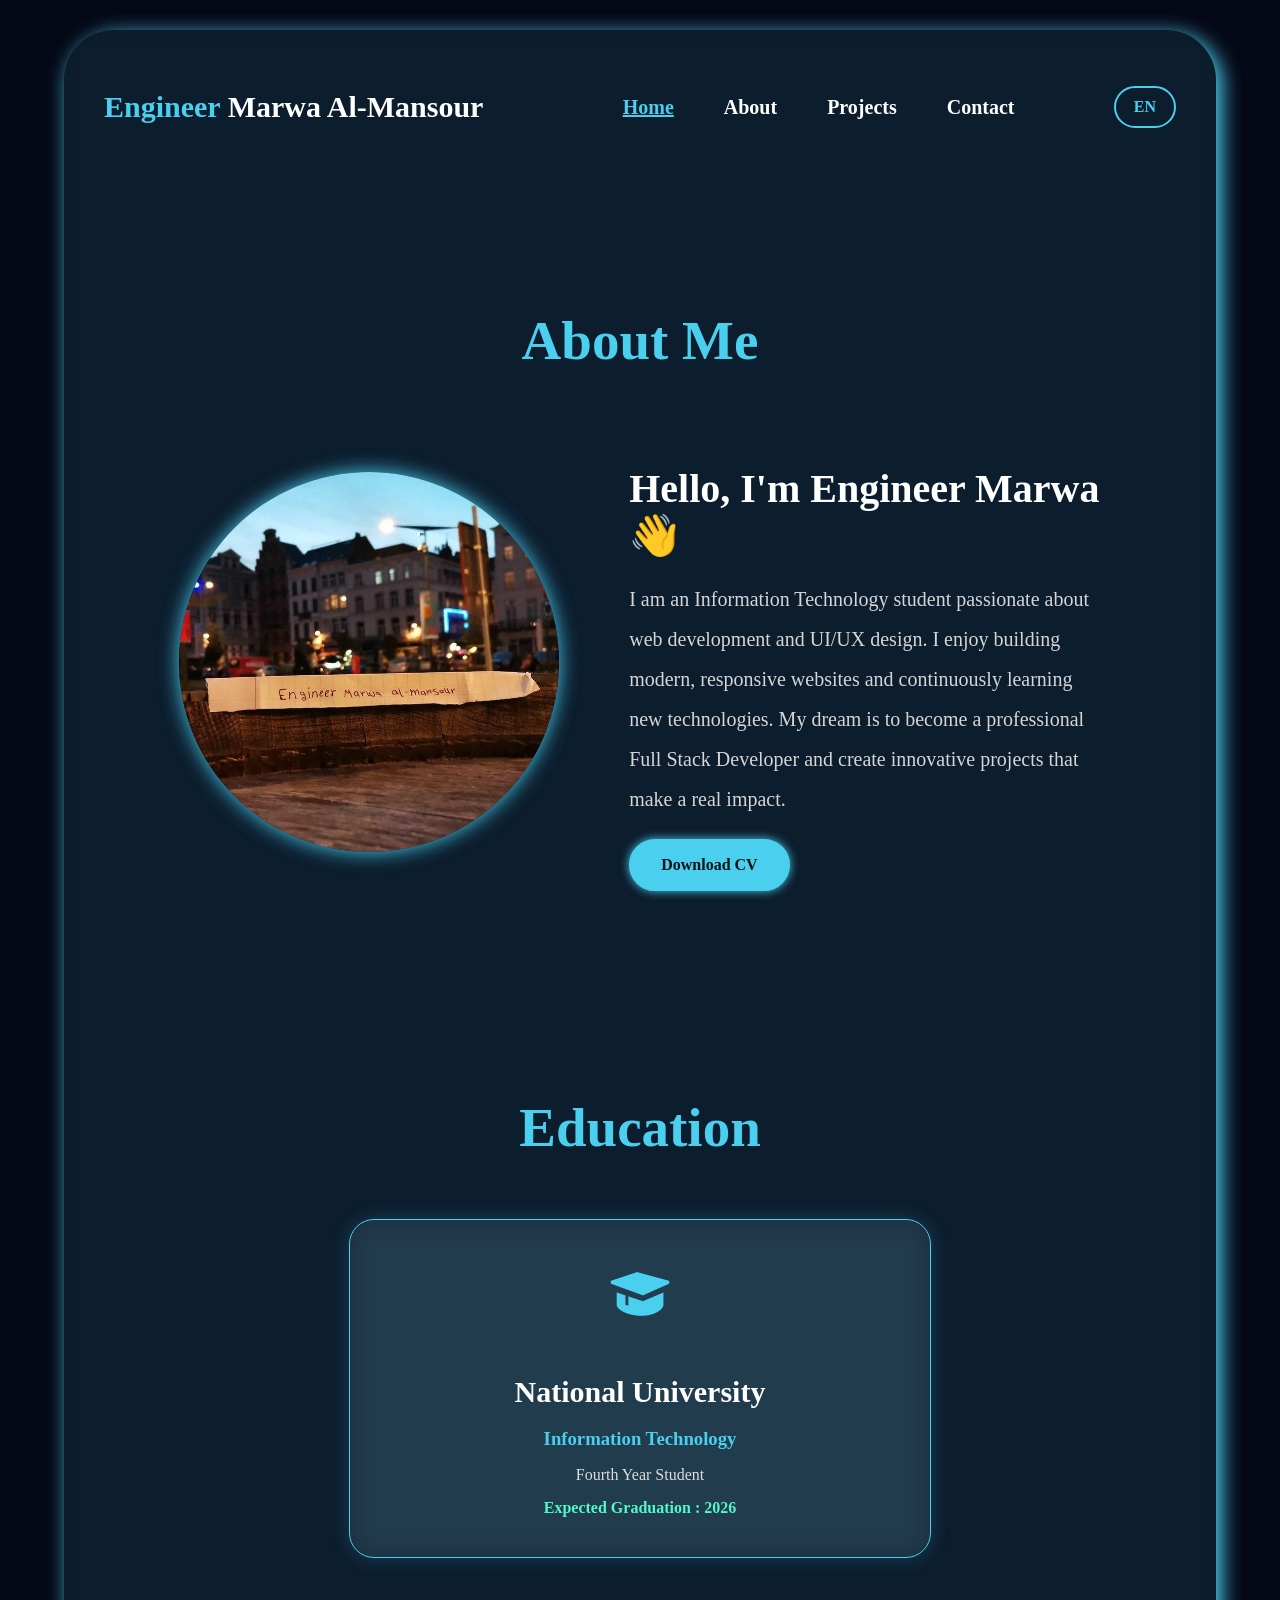
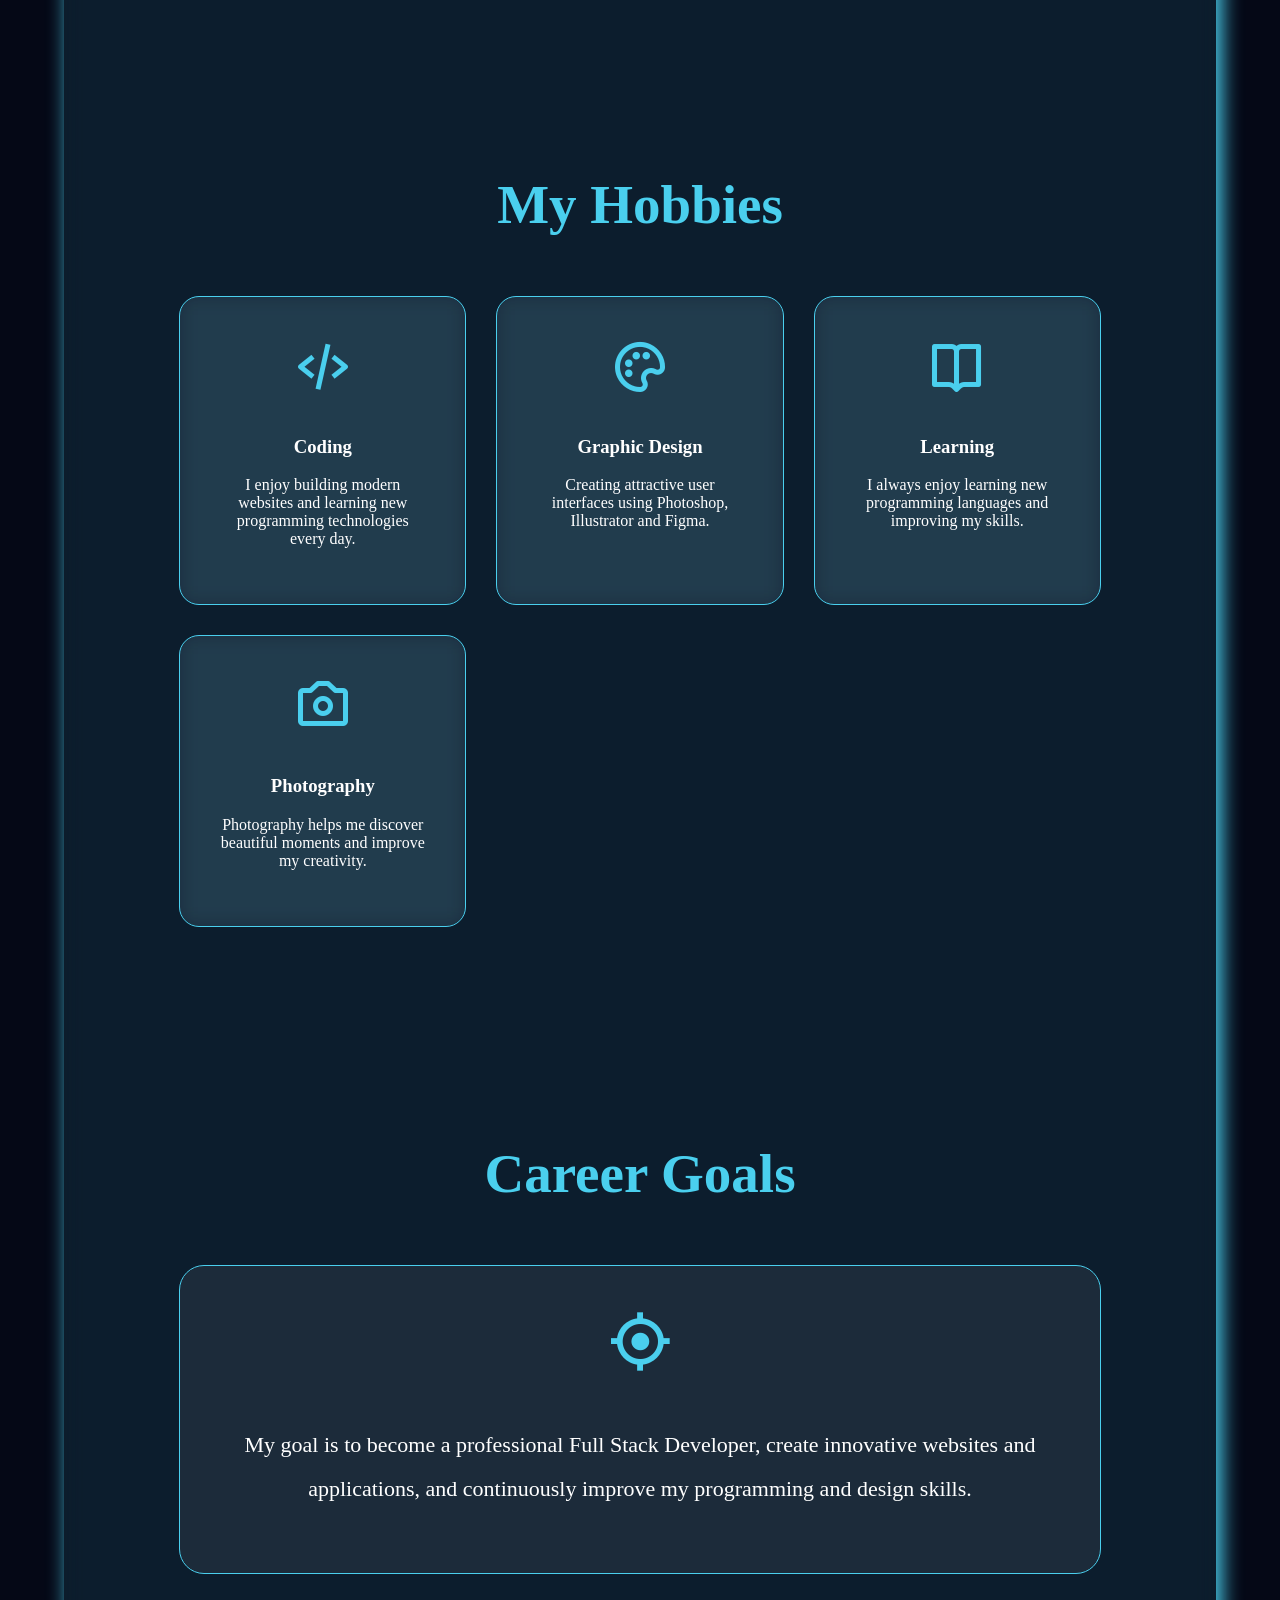
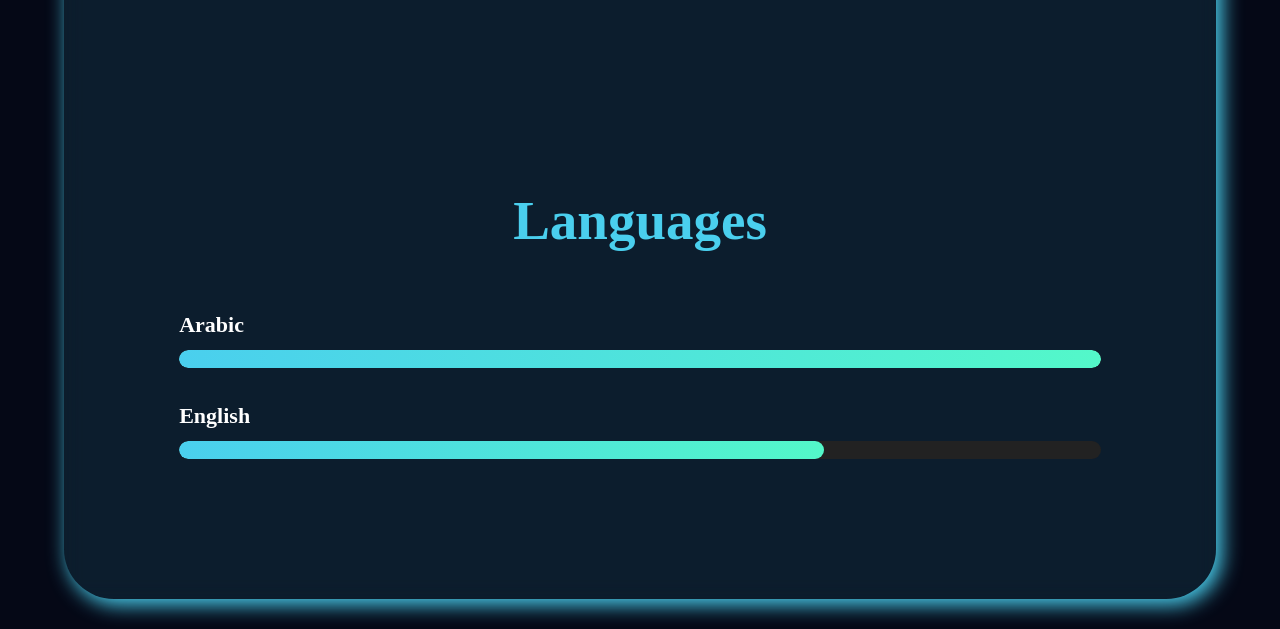
==== commit ed95af99: "update" ====
--- a/about.html
+++ b/about.html
@@ -22,7 +22,7 @@
 
     <h1 class="logo" data-aos="zoom-in" data-aos-duration="1000">
         <span style="color:#4acfee;" data-lang="engineer">Engineer</span>
-       <span data-lang="name"></span> 
+        Marwa Al-Mansour
     </h1>
 
     <ul id="nav-links">
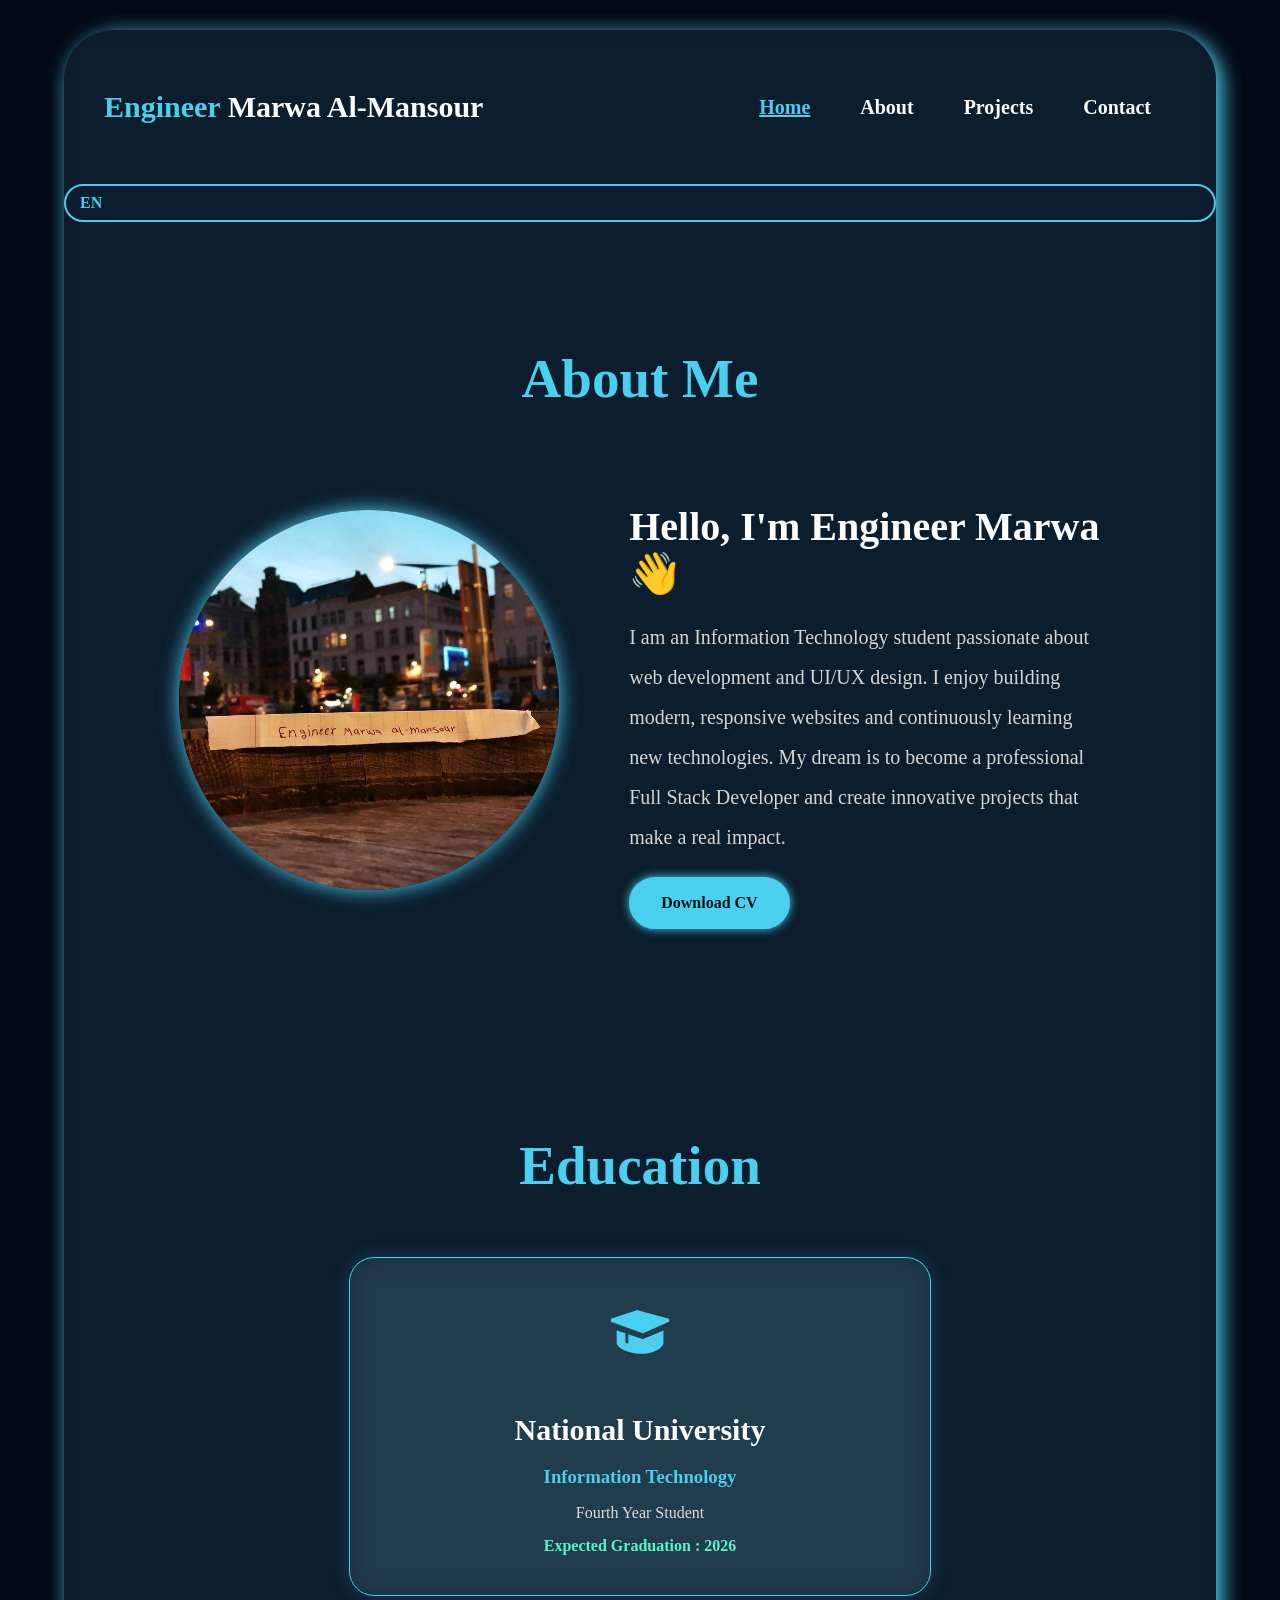
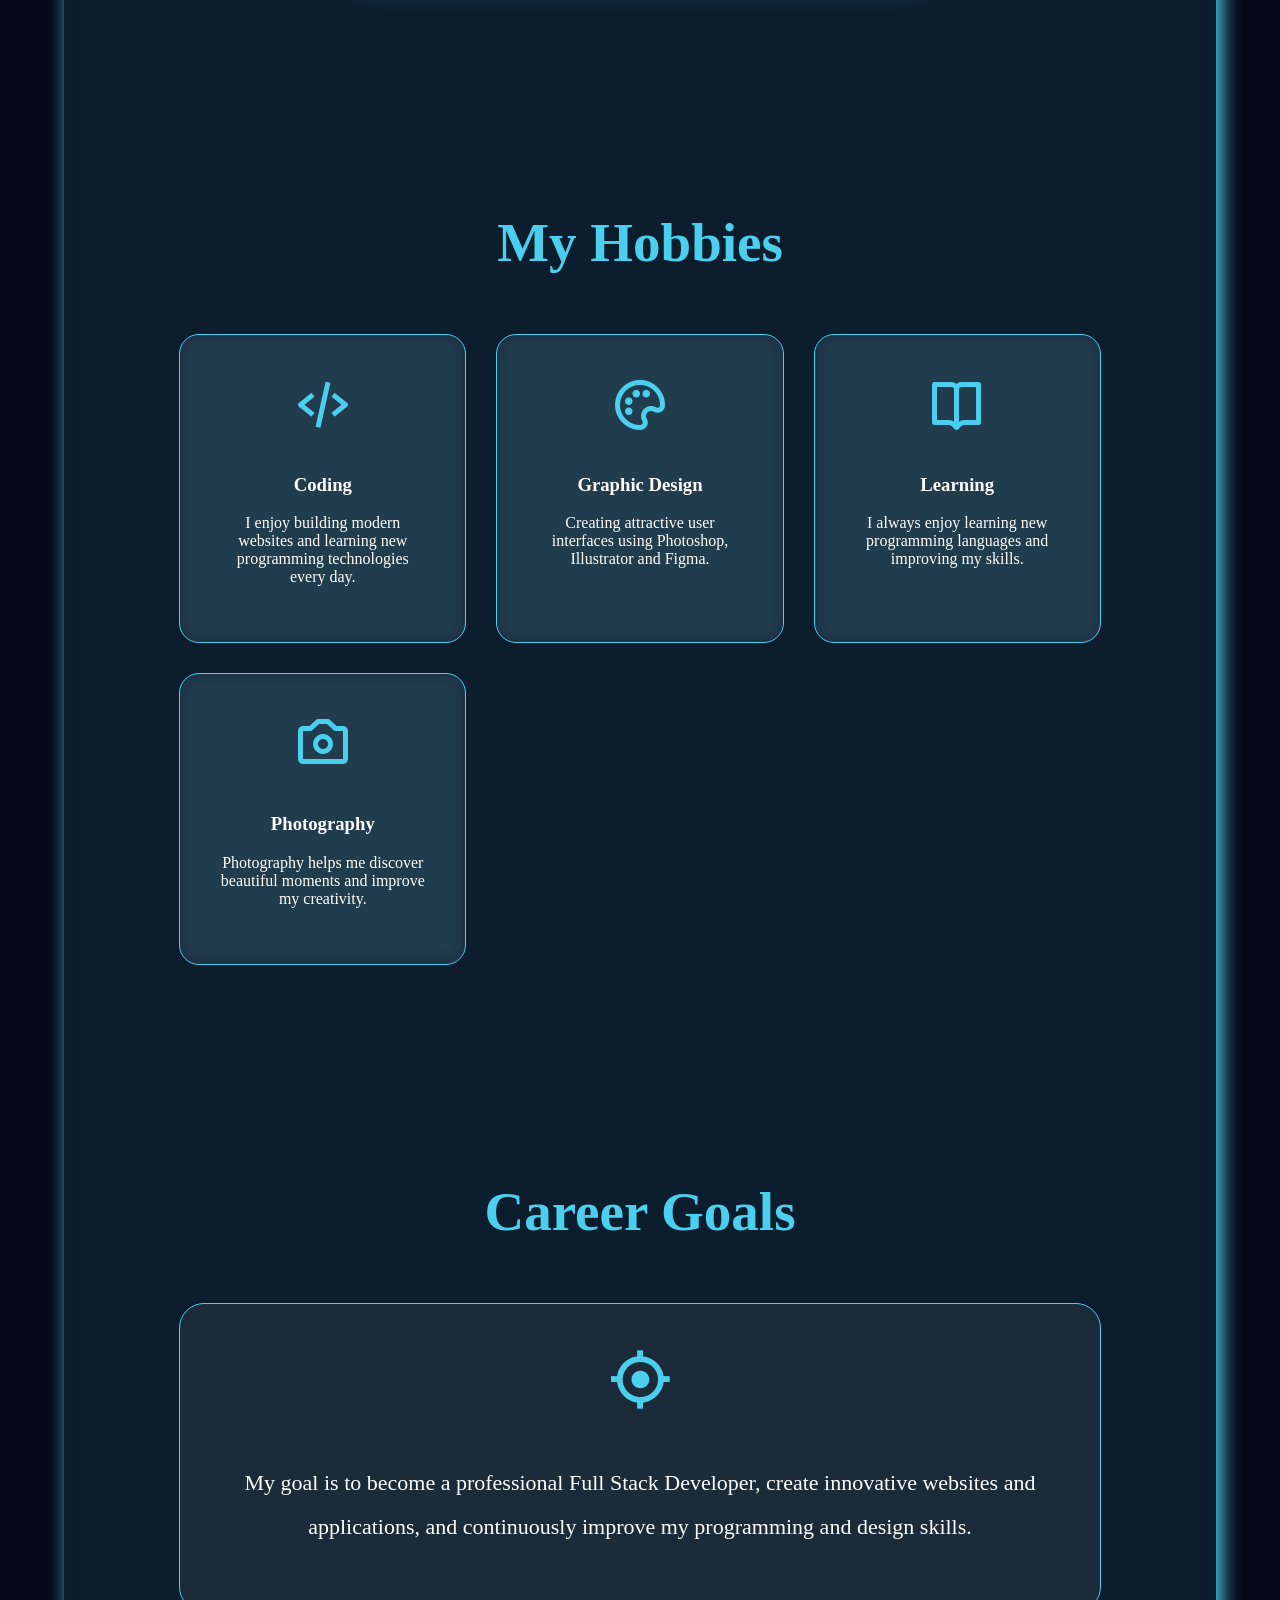
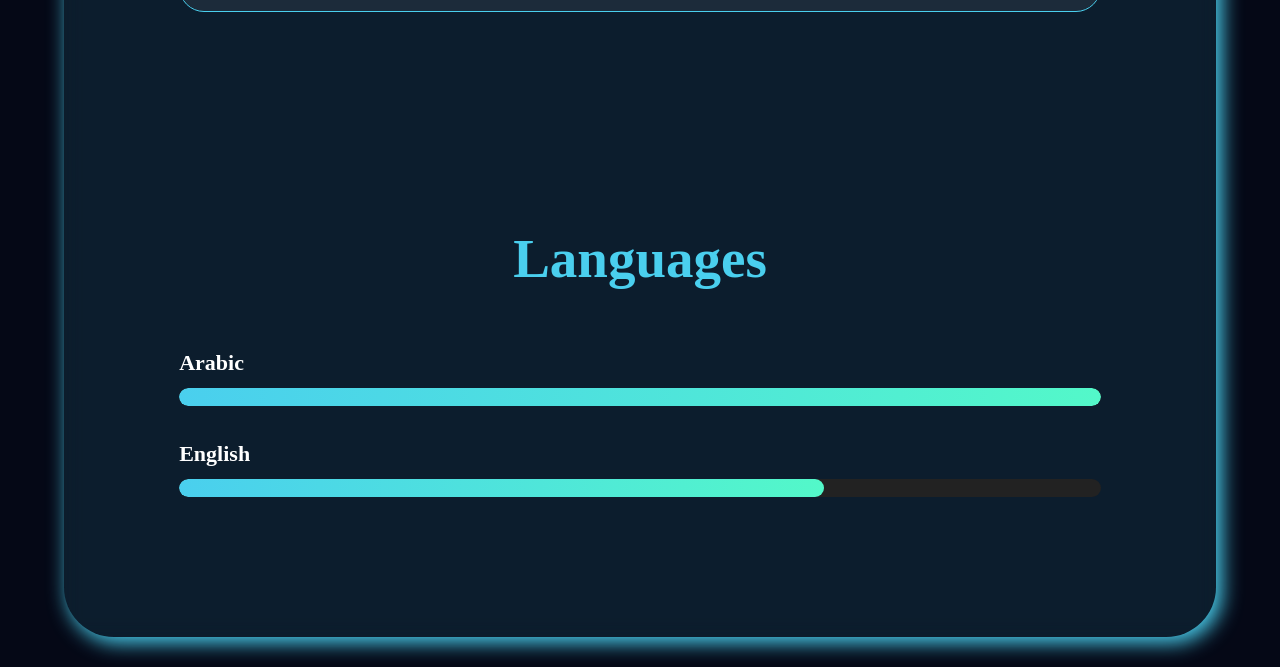
==== commit 80918959: "update" ====
--- a/about.html
+++ b/about.html
@@ -22,7 +22,9 @@
 
     <h1 class="logo" data-aos="zoom-in" data-aos-duration="1000">
         <span style="color:#4acfee;" data-lang="engineer">Engineer</span>
-        Marwa Al-Mansour
+        <span data-lang="name">
+                    Marwa Al-Mansour
+    </span>
     </h1>
 
     <ul id="nav-links">
@@ -34,13 +36,14 @@
 <div class="menu-toggle" id="menu-toggle">
             <i class='bx bx-menu'></i>
         </div>
+</nav>
+
     <div class="right-tools">
         <div class="language-toggle" id="language-toggle">EN</div>
 
-        
     </div>
 
-</nav>
+
 
         <section class="about-page">
             <h1 class="title" data-lang="aboutTitle">
--- a/style.css
+++ b/style.css
@@ -902,8 +902,8 @@
 .language-toggle {
 border: 2px solid #4acfee;
 color: #4acfee;
-padding: 10px 18px;
-border-radius: 30px;
+padding: 8px 14px;
+border-radius: 20px;
 cursor: pointer;
 font-weight: bold;
 transition: 0.3s;
@@ -1257,7 +1257,7 @@
 }
 
 .language-toggle {
-padding: 8px 14px;
+padding: 1px 14px;
 font-size: 14px;
 }
 
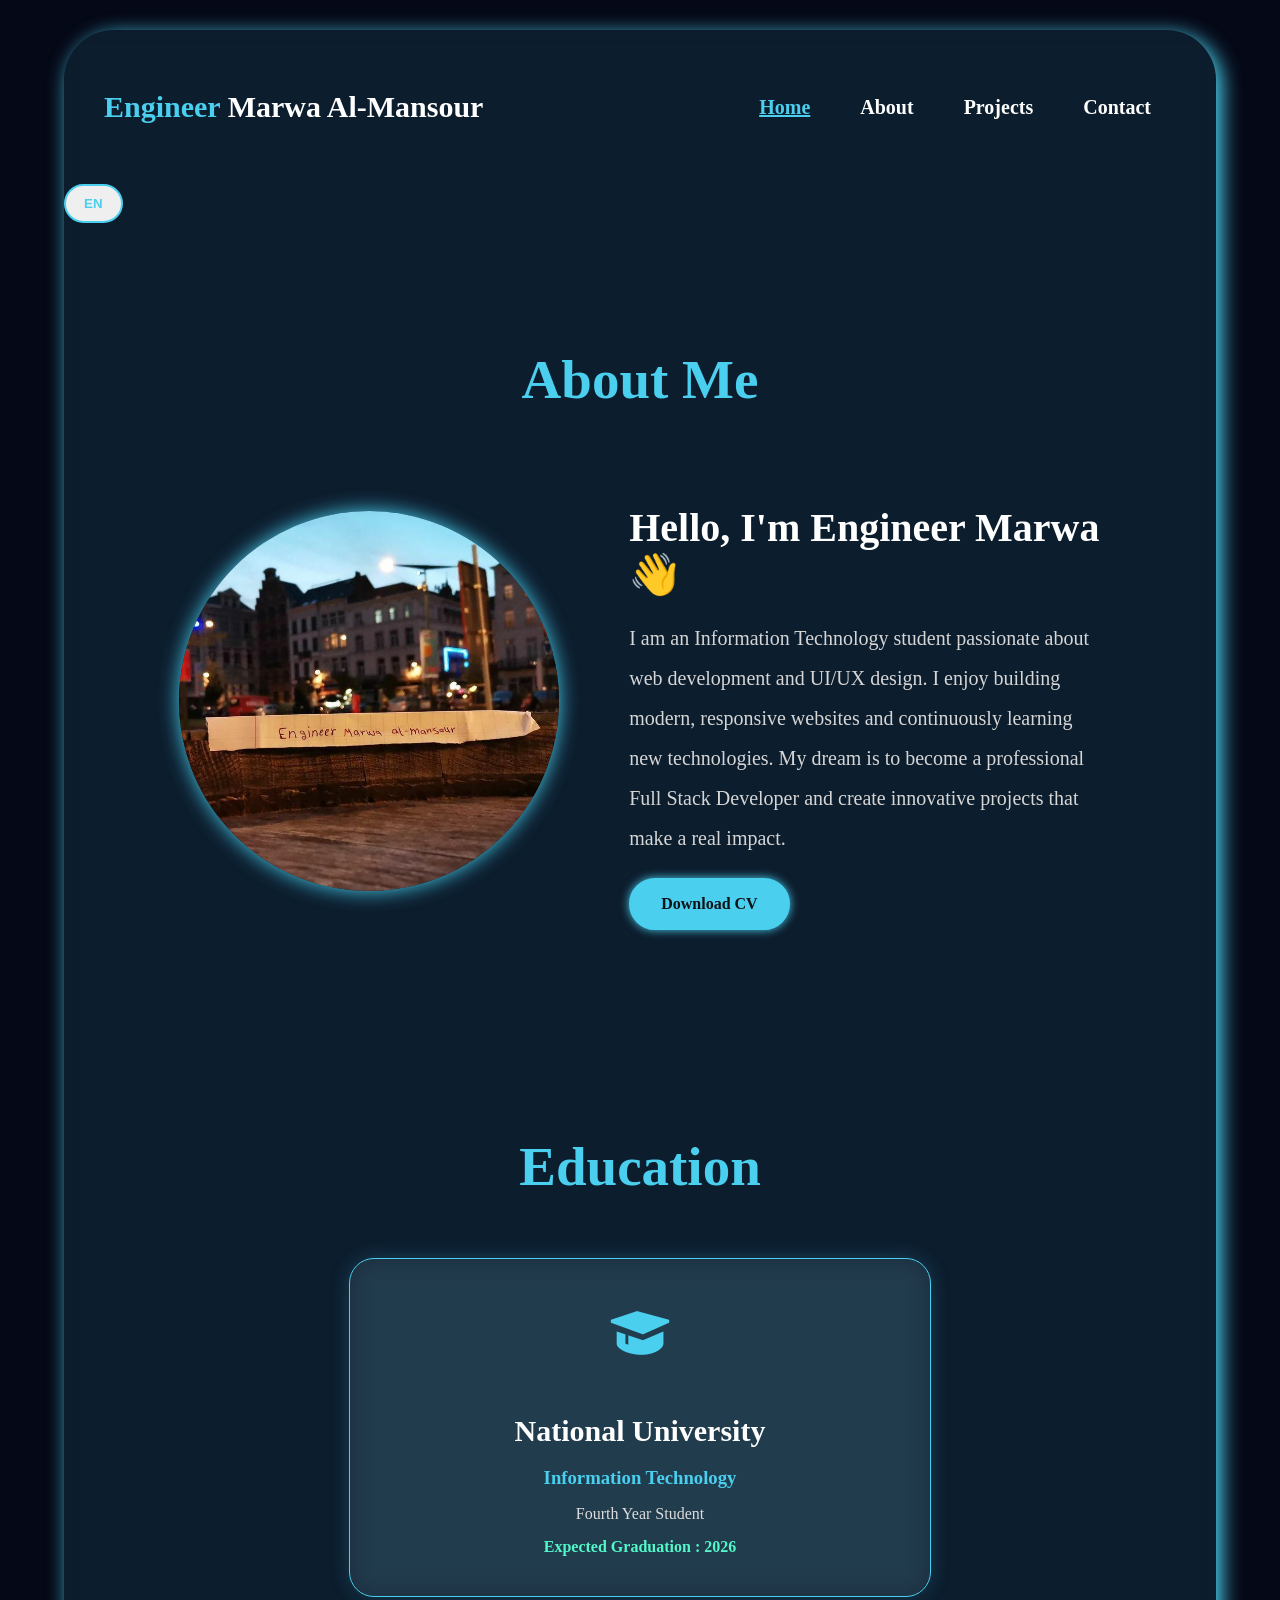
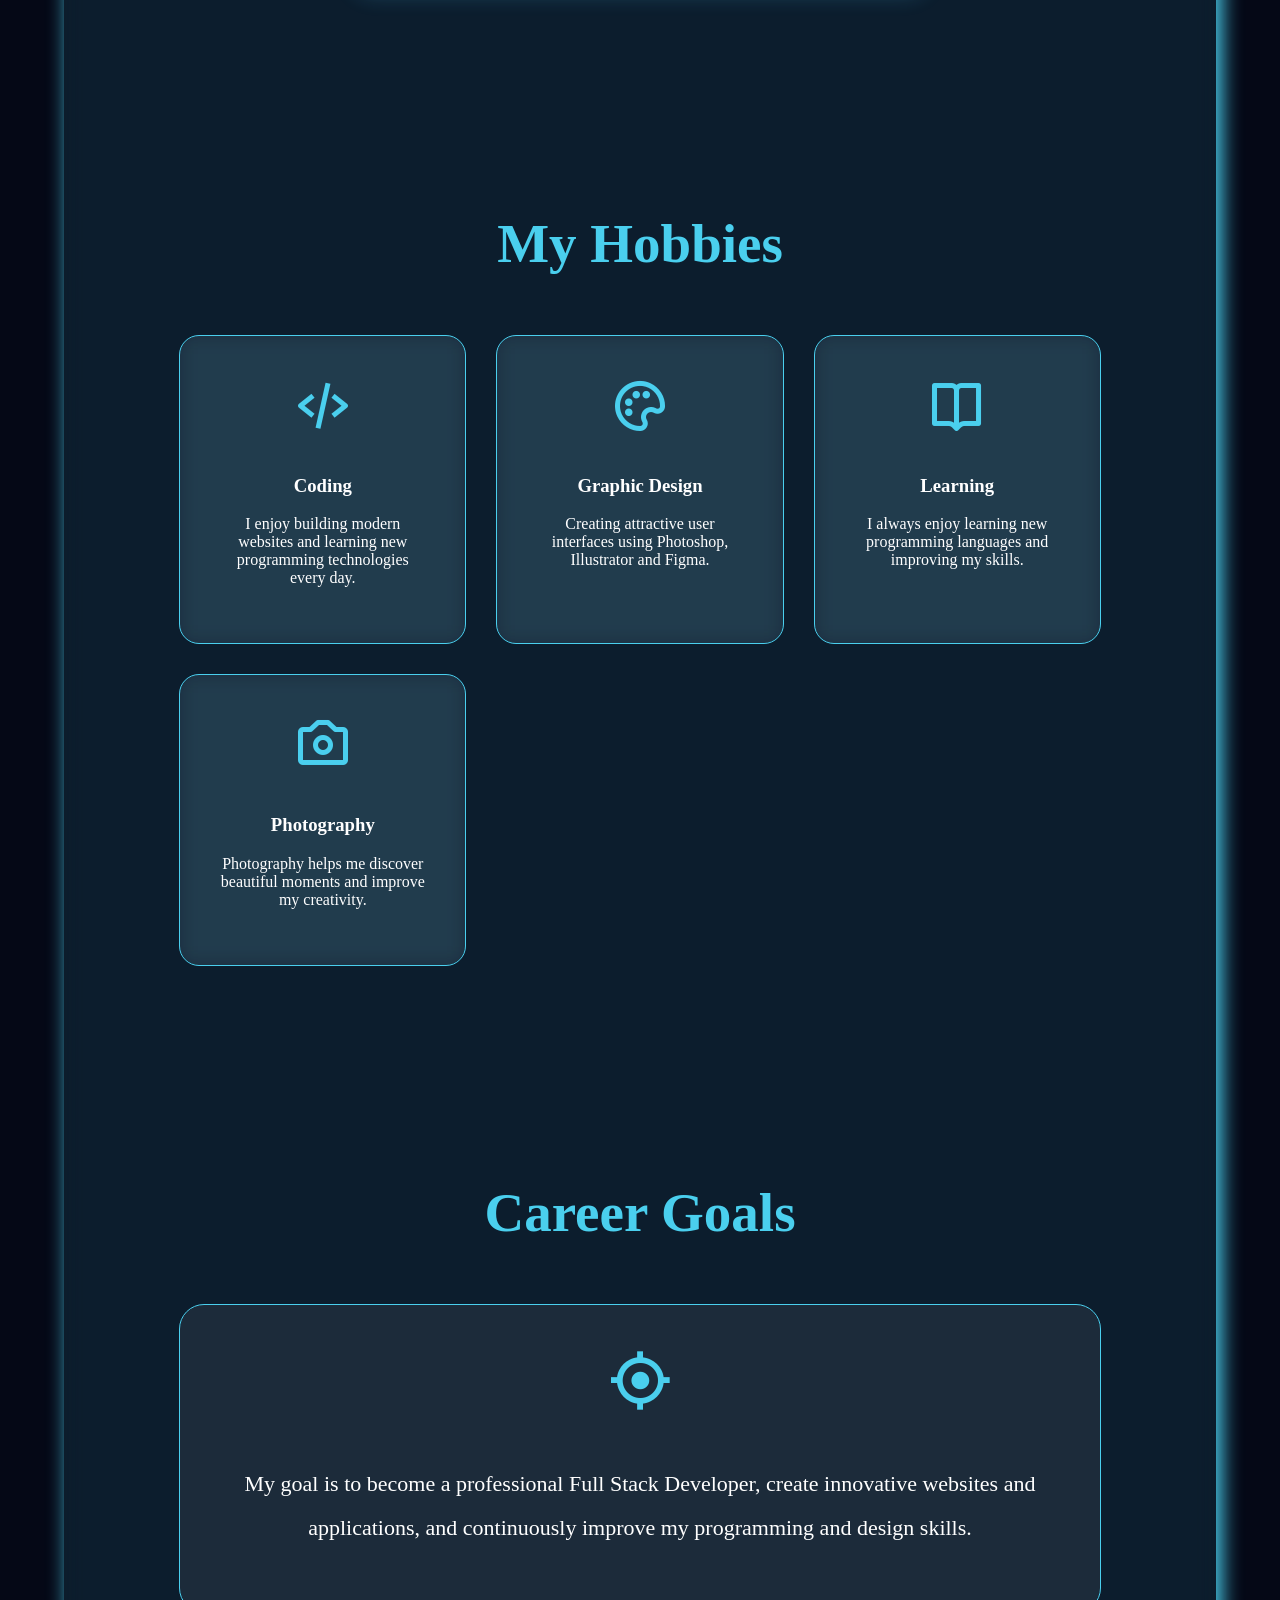
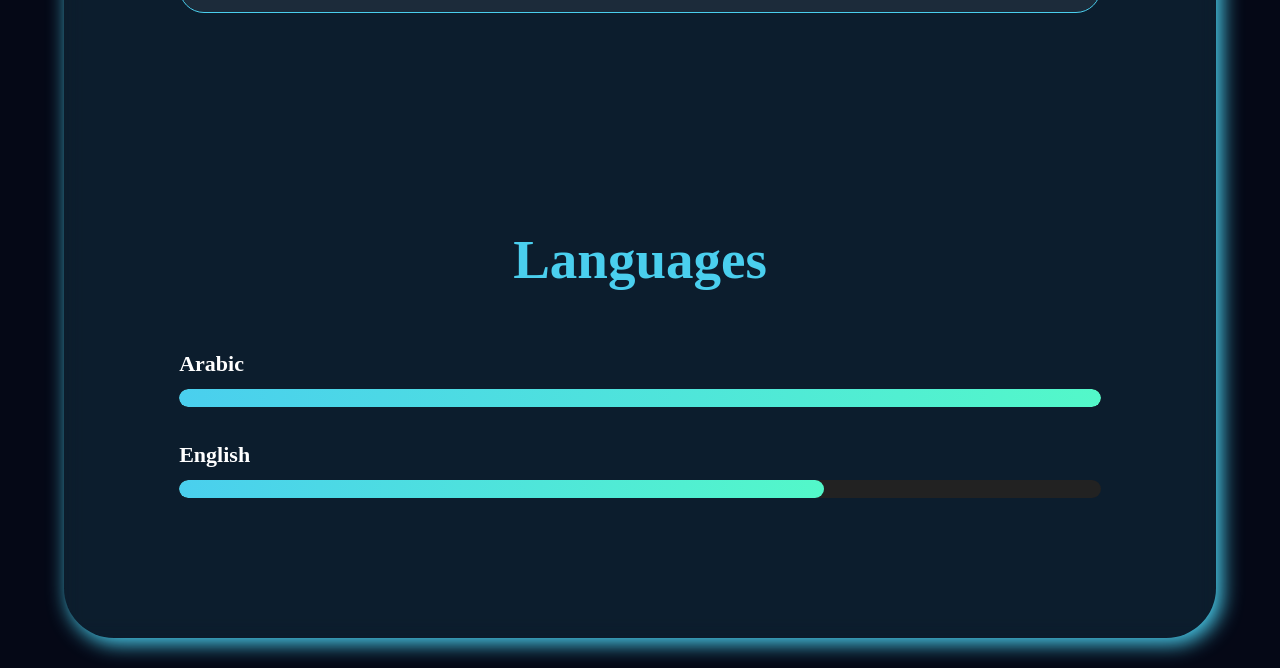
==== commit 2c727607: "update" ====
--- a/about.html
+++ b/about.html
@@ -38,11 +38,10 @@
         </div>
 </nav>
 
-    <div class="right-tools">
-        <div class="language-toggle" id="language-toggle">EN</div>
-
-    </div>
-
+    
+    <button class="language-toggle" id="language-toggle">
+    EN
+</button>
 
 
         <section class="about-page">
--- a/style.css
+++ b/style.css
@@ -902,8 +902,8 @@
 .language-toggle {
 border: 2px solid #4acfee;
 color: #4acfee;
-padding: 8px 14px;
-border-radius: 20px;
+padding: 10px 18px;
+border-radius: 30px;
 cursor: pointer;
 font-weight: bold;
 transition: 0.3s;
@@ -1257,7 +1257,20 @@
 }
 
 .language-toggle {
-padding: 1px 14px;
+    width: 60px;
+    height: 40px;
+    border: 2px solid #4acfee;
+    border-radius: 25px;
+    background: transparent;
+    color: #4acfee;
+    font-size: 14px;
+    font-weight: bold;
+    cursor: pointer;
+    margin-right: 15px;
+    margin-left: 15px;
+}
+.language-toggle {
+padding: 8px 14px;
 font-size: 14px;
 }
 
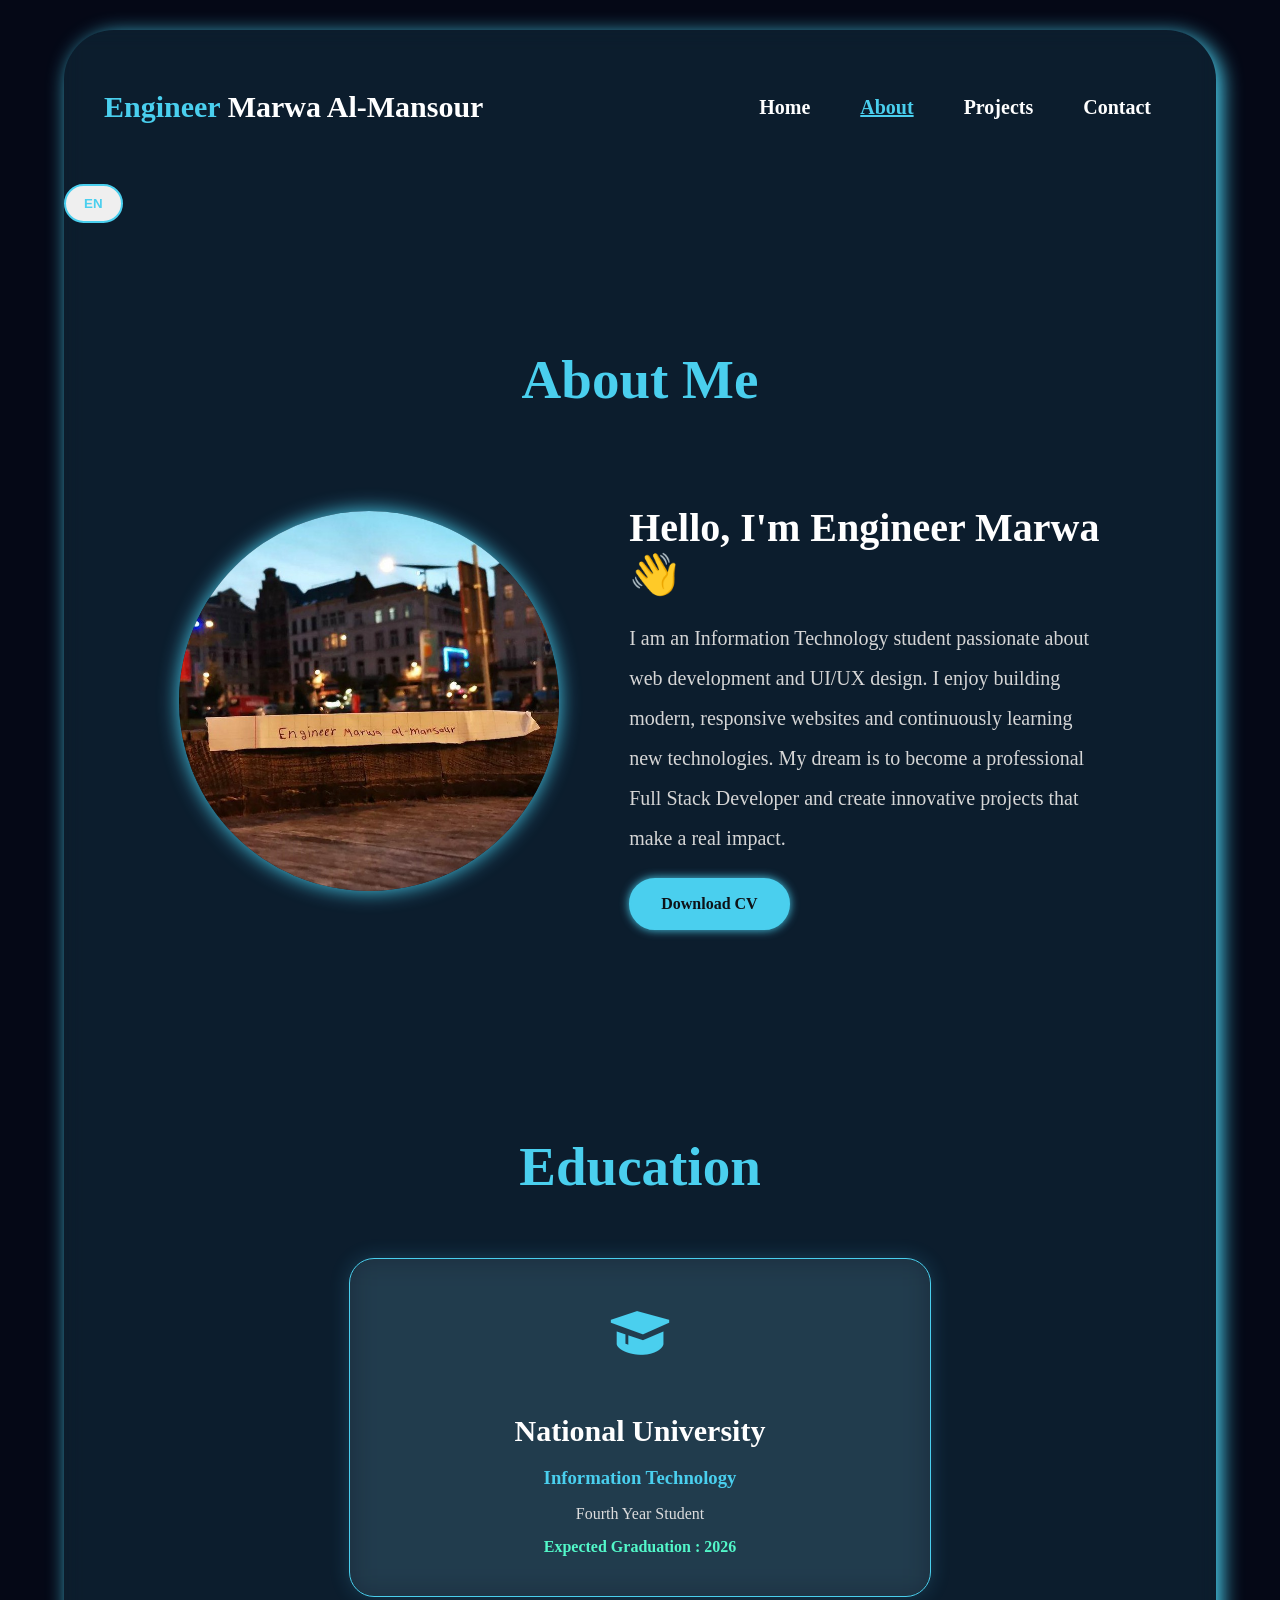
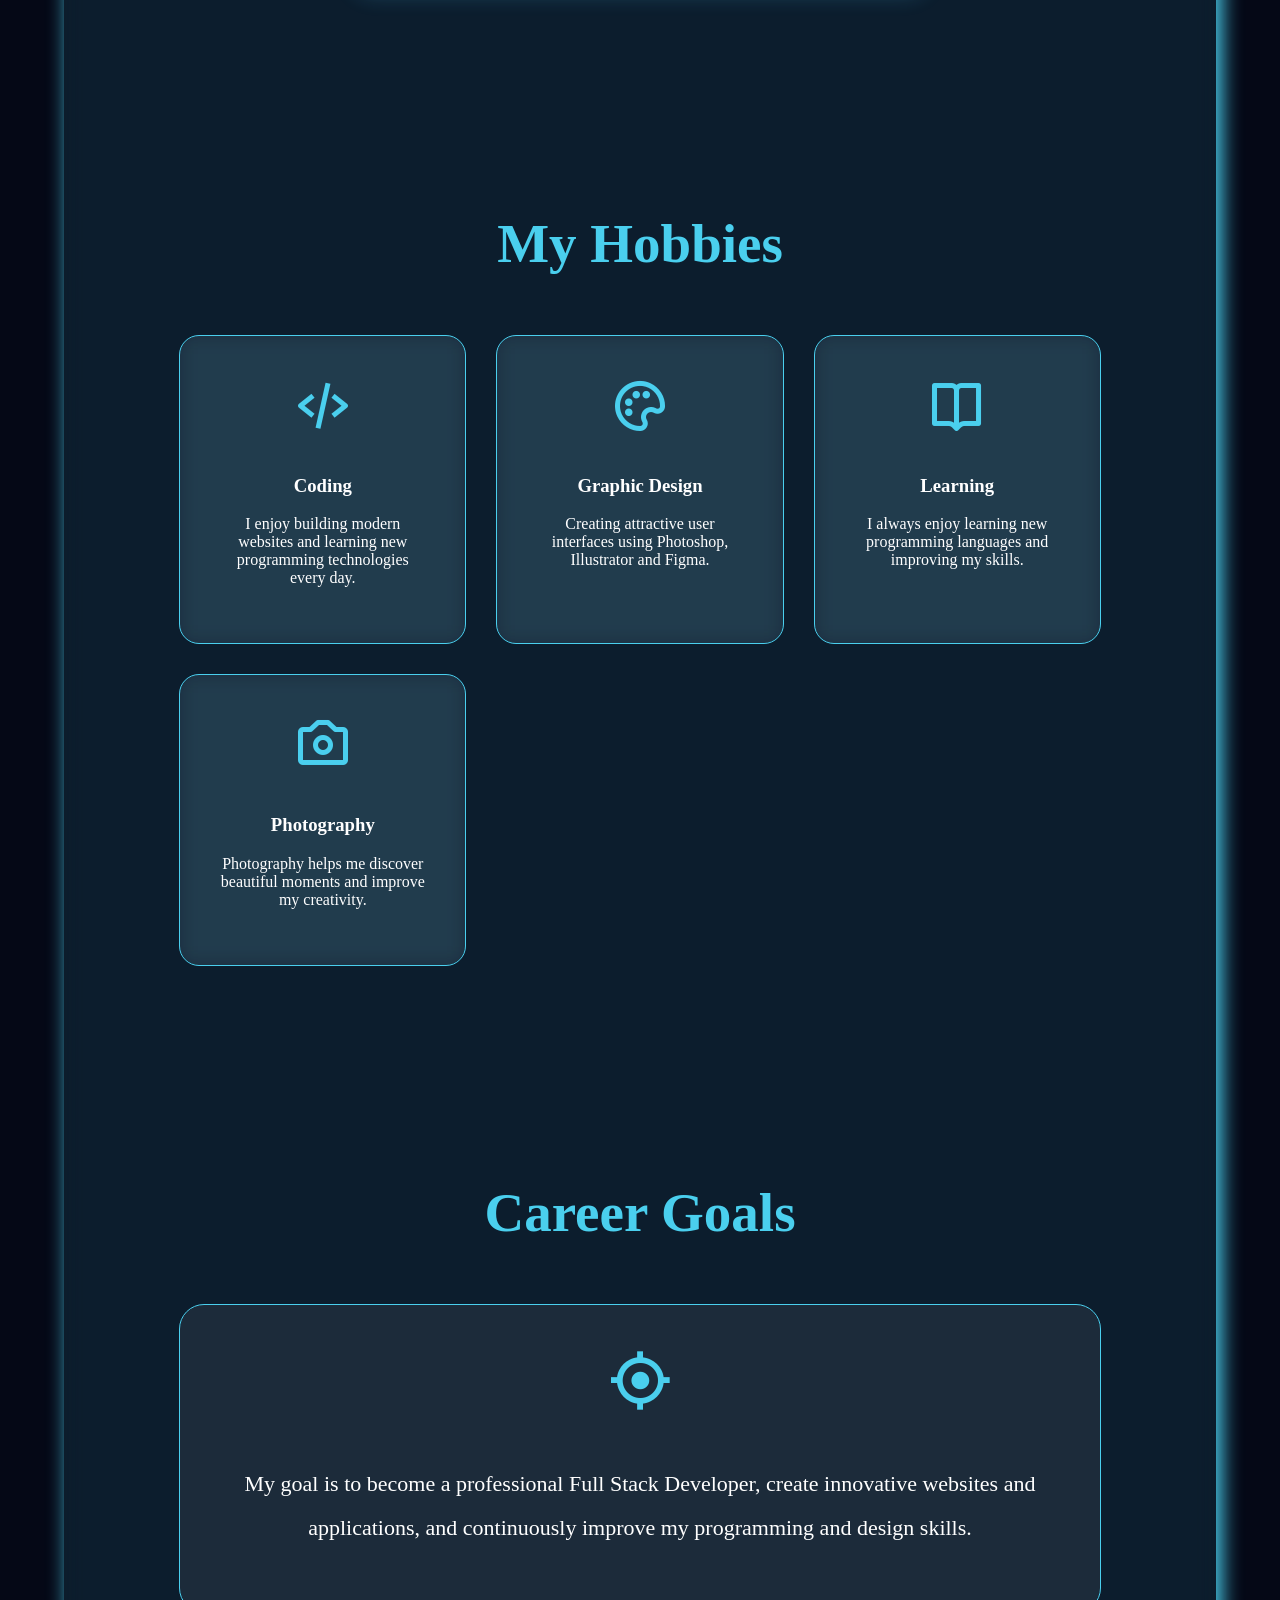
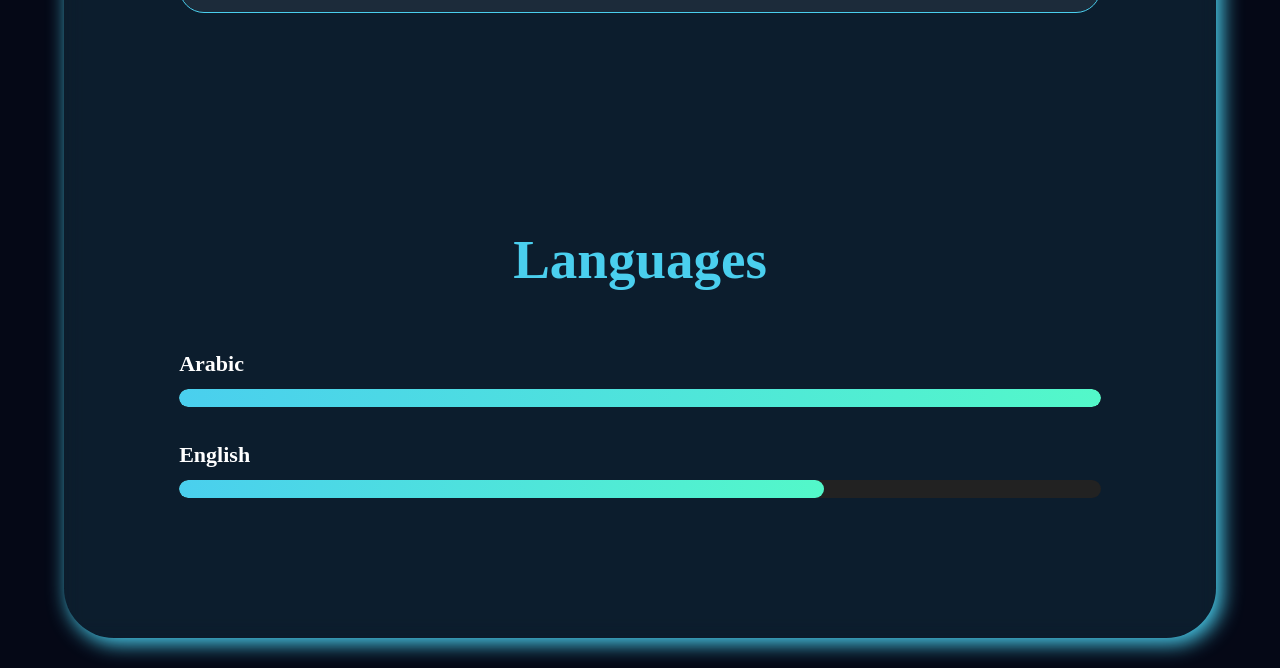
==== commit cd23ffee: "update" ====
--- a/about.html
+++ b/about.html
@@ -28,10 +28,10 @@
     </h1>
 
     <ul id="nav-links">
-        <li><a class="active" href="index.html" data-lang="home">Home</a></li>
-        <li><a href="about.html" data-lang="about">About</a></li>
+        <li><a href="index.html" data-lang="home">Home</a></li>
+        <li><a class="active" href="about.html" data-lang="about">About</a></li>
         <li><a href="projects.html" data-lang="projects">Projects</a></li>
-        <li><a href="contact.html" data-lang="contact">Contact</a></li>
+        <li><a href="contact.html" data-lang="contact">Contact US</a></li>
     </ul>
 <div class="menu-toggle" id="menu-toggle">
             <i class='bx bx-menu'></i>
@@ -57,7 +57,7 @@
                         Hello, I'm Engineer Marwa 👋
                     </h2>
                     <p data-lang="aboutDescription">
-                        I am an Information Technology student passionate about web development and UI/UX design. I enjoy building modern, responsive websites and continuously learning new technologies. My dream is to become a professional Full Stack Developer and create innovative projects that make a real impact.
+                        I am an Information Technology a graduate passionate about web development and UI/UX design. I enjoy building modern, responsive websites and continuously learning new technologies. My dream is to become a professional Full Stack Developer and create innovative projects that make a real impact.
                     </p>
                     <a href="Marwa_CV.png" download class="btn" data-lang="downloadCV">
                         Download CV
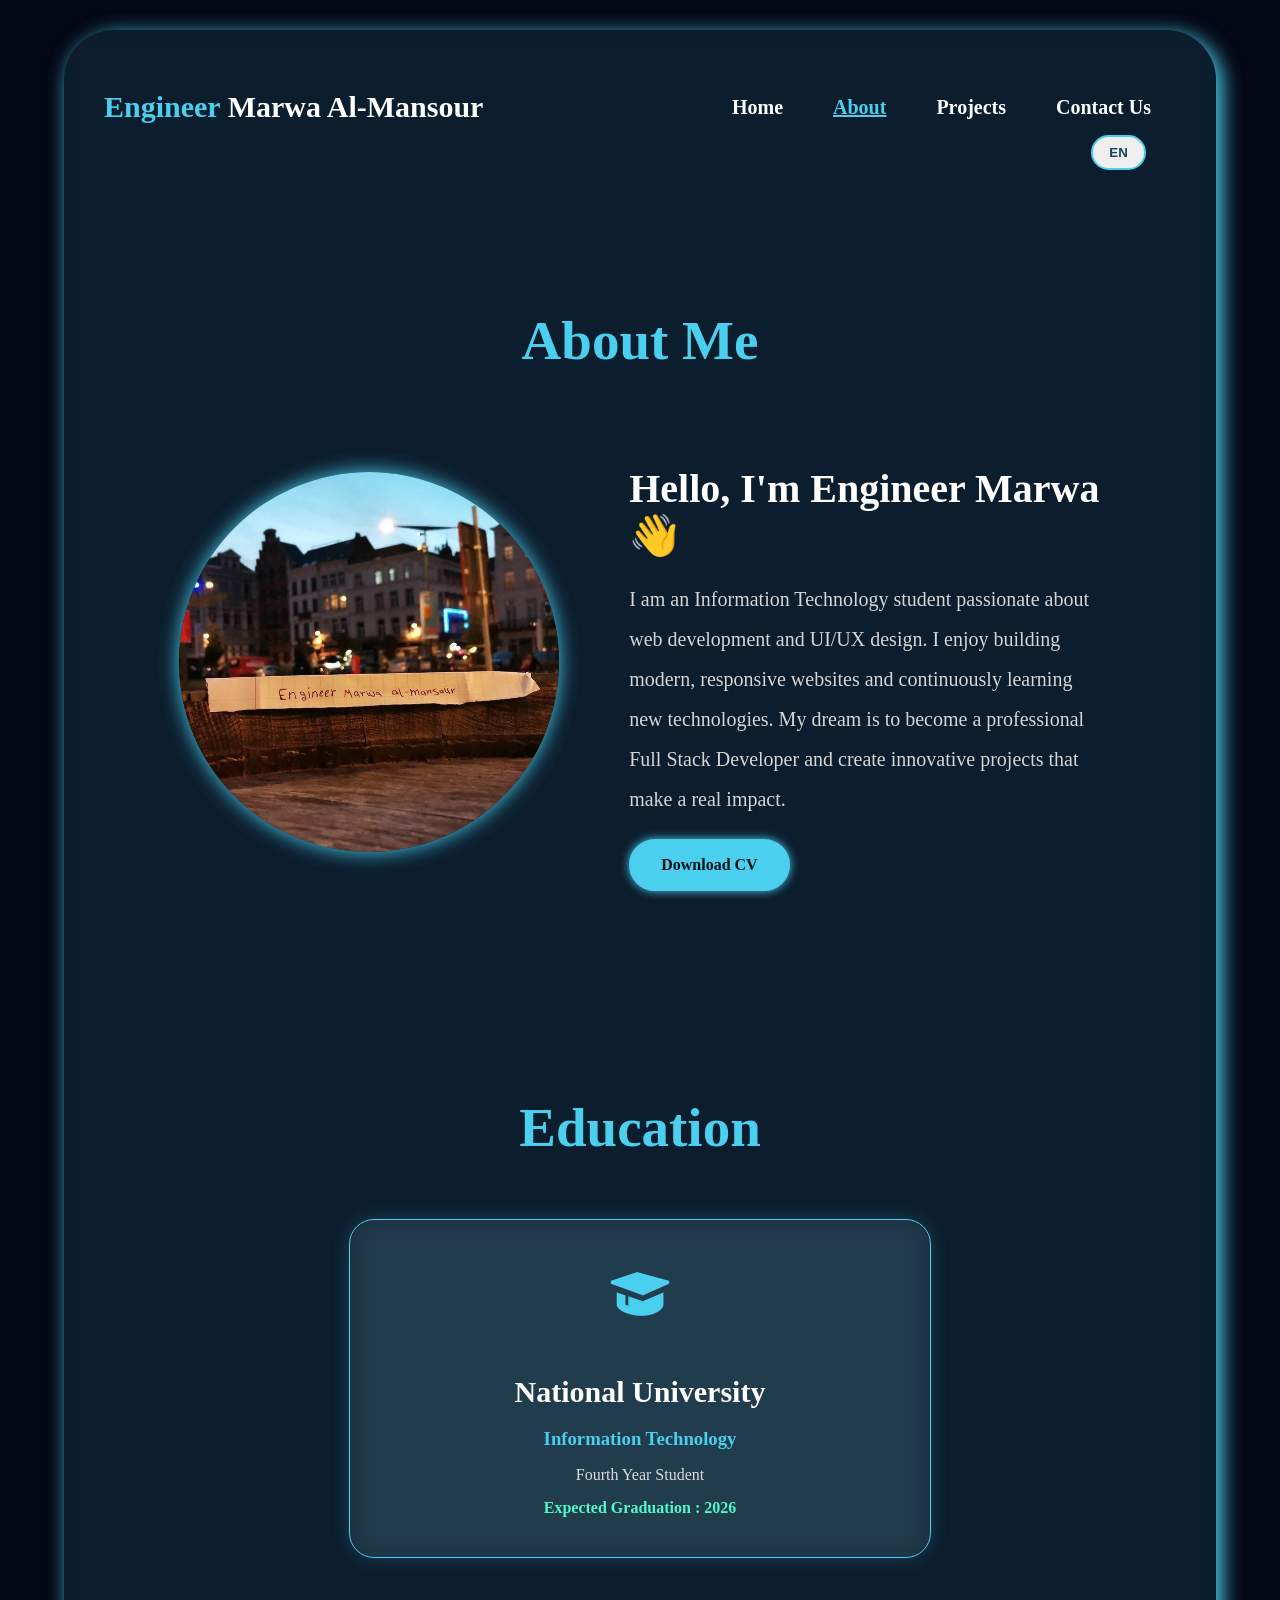
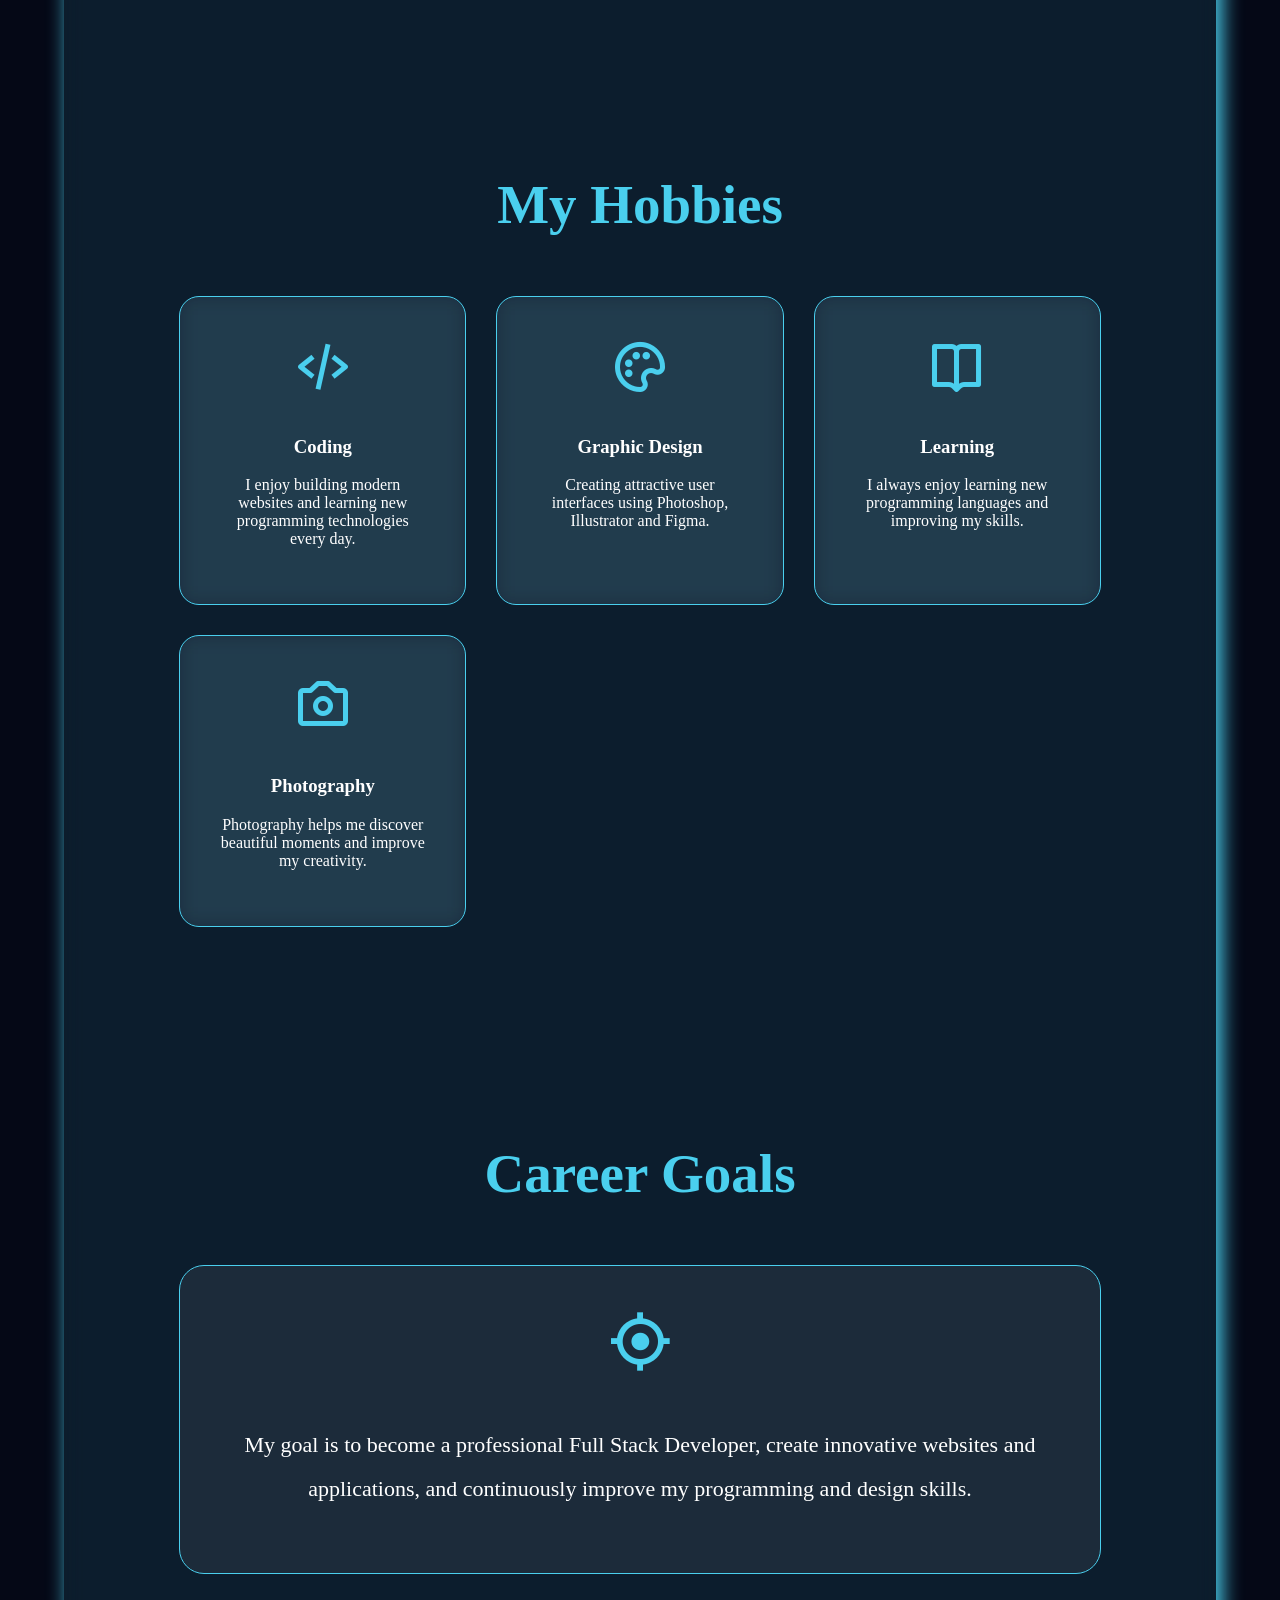
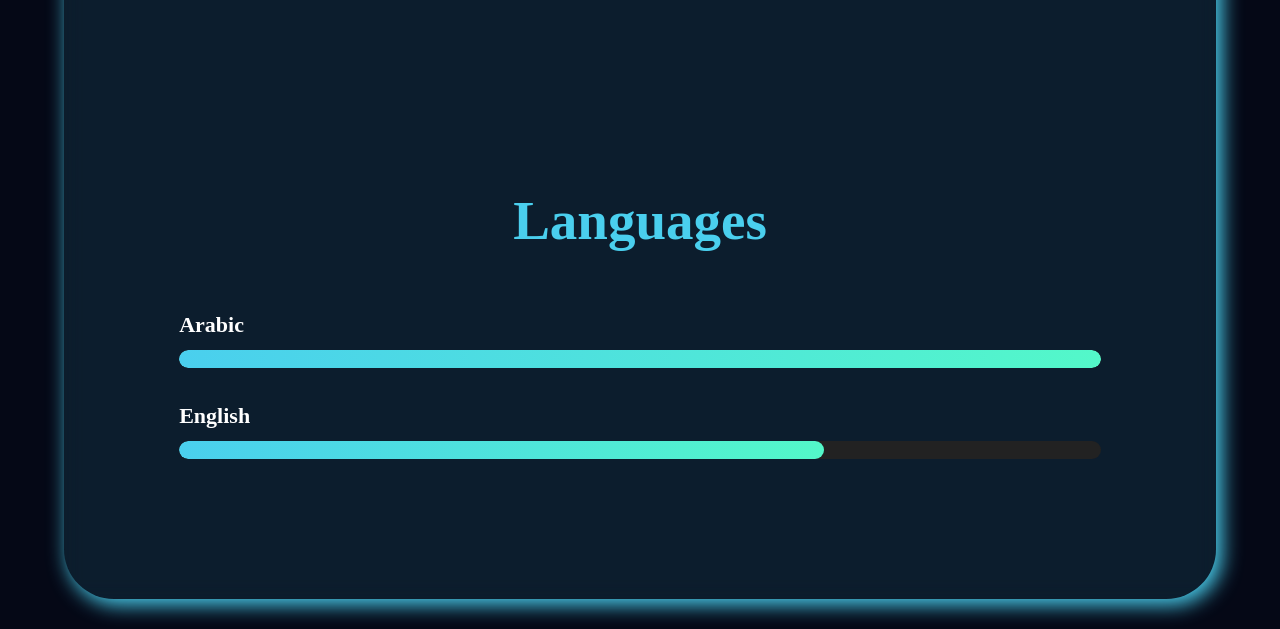
==== commit dbe066a0: "update" ====
--- a/about.html
+++ b/about.html
@@ -4,7 +4,7 @@
     <meta charset="UTF-8">
     <meta name="viewport" content="width=device-width, initial-scale=1.0">
     <meta name="description" content="About Marwa Al-Mansour - IT Student & Web Developer">
-    <title>Marwa | About</title>
+    <title>About</title>
     <link rel="stylesheet" href="https://unpkg.com/aos@next/dist/aos.css" />
     <link rel="stylesheet" href="style.css">
     <link href='https://unpkg.com/boxicons@2.1.4/css/boxicons.min.css' rel='stylesheet'>
--- a/style.css
+++ b/style.css
@@ -937,12 +937,39 @@
 overflow-x: hidden;
 }
 
+.language-toggle {
+    position: absolute;
+    top: 105px;
+    right: 70px;
+    width: 55px;
+    height: 35px;
+    color: #124753;
+    display: flex;
+    justify-content: center;
+    align-items: center;
+    transition: 0.3s;
+    touch-action: manipulation;
+    
+}
+
 /* فقط الصفحة الرئيسية بدون تمرير */
 body.no-scroll-page {
 height: 100vh;
 overflow: hidden;
 }
-}
+
+
+.right-tools {
+    position: absolute;
+    top: 0;
+    right: 0;
+}
+body[dir="rtl"] .language-toggle {
+    right: auto;
+    left: 70px;
+}
+}
+
 
 /* ===========================
 RESPONSIVE - 992px (Tablet)
@@ -1107,21 +1134,22 @@
 }
 
 .slider {
-flex-direction: column;
-gap: 15px;
+    display: flex;
+    align-items: center;
+    justify-content: center;
+    flex-direction: row;
+    gap: 15px;
+}
+
+.slider button {
+    width: 30px;
+    height: 30px;
+    min-width: 30px;
 }
 
 .slider img {
-width: 100%;
-height: auto;
-border-radius: 15px;
-}
-
-.slider button {
-width: 50px;
-height: 50px;
-min-width: 50px;
-font-size: 24px;
+    width: 70%;
+    border-radius: 20px;
 }
 
 .project-buttons {
@@ -1216,10 +1244,10 @@
 font-size: 40px;
 }
 
-/* إخفاء الفيديو على الجوال لتحسين الأداء */
+/* إخفاء الفيديو على الجوال لتحسين الأداء
 .back-vid {
 display: none;
-}
+} */
 
 body {
 background: linear-gradient(135deg, #050816 0%, #0a1628 50%, #050816 100%);
